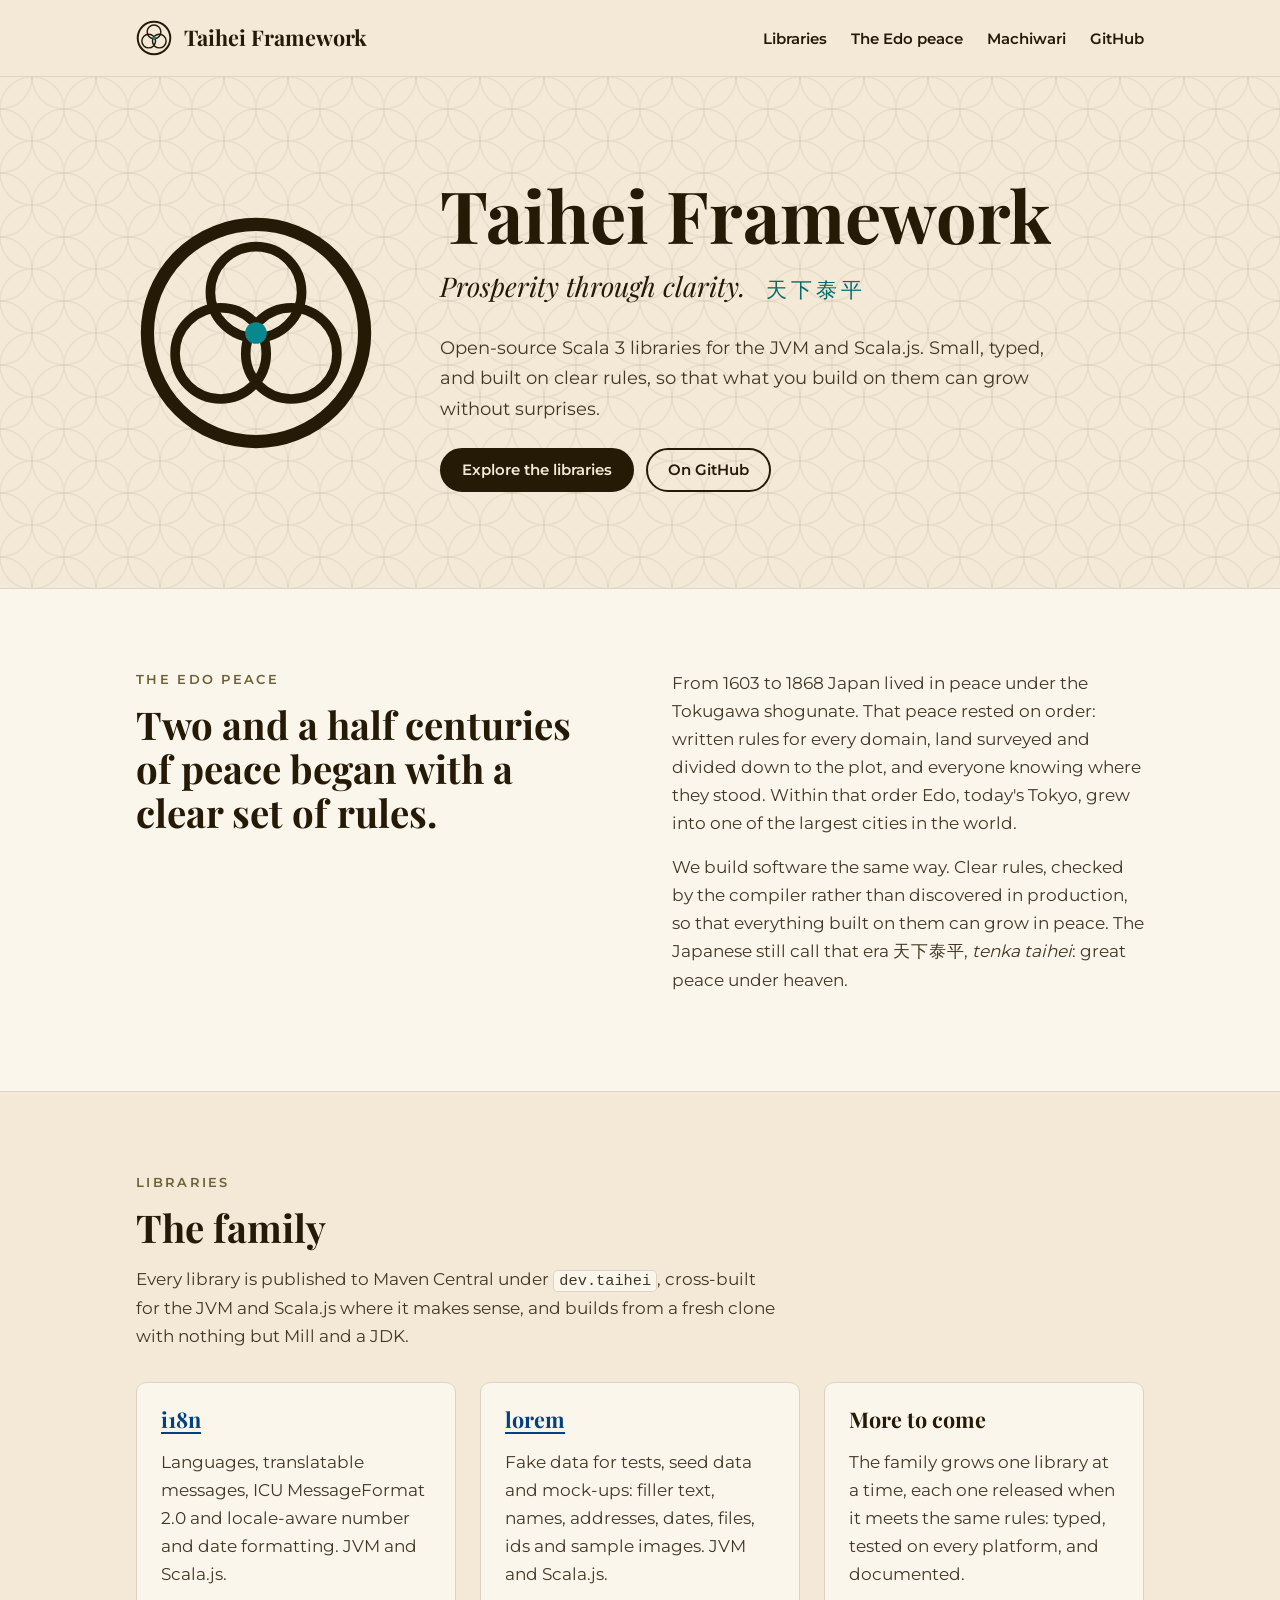
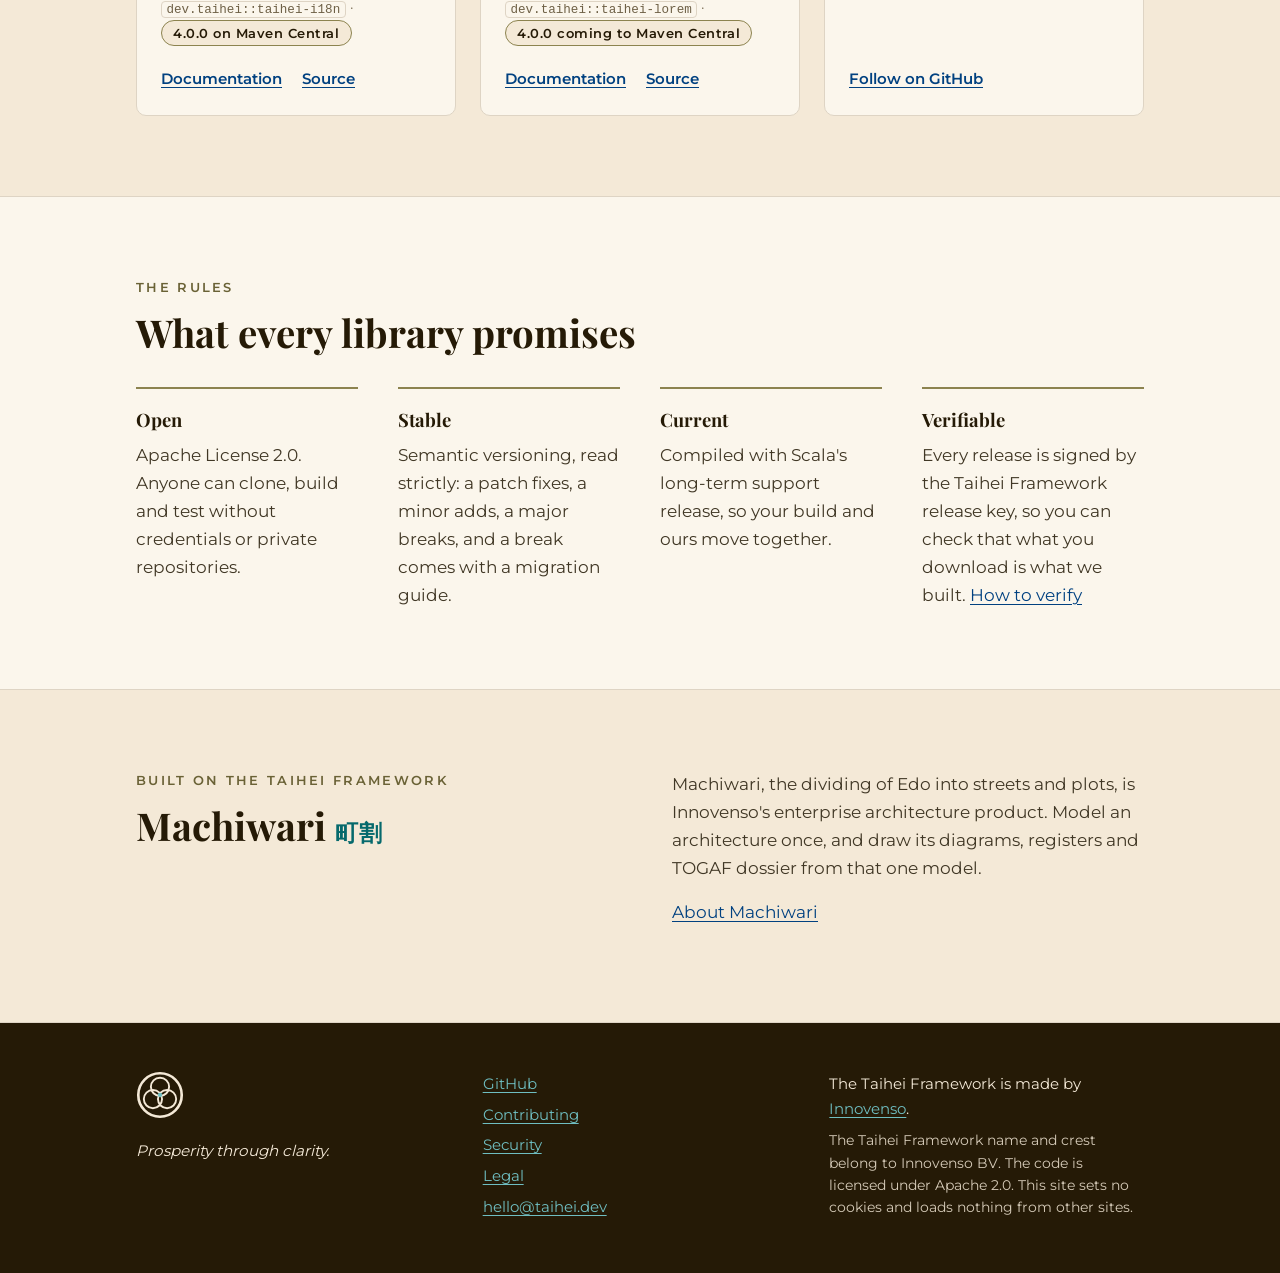
==== index.html @ eae035d5 "TAIHEI-5: taihei-i18n 4.0.0 is on Maven Central The badge on the home page and the i18n page links t" ====
<!doctype html>
<html lang="en">
<head>
<meta charset="utf-8">
<meta name="viewport" content="width=device-width, initial-scale=1">
<title>Taihei Framework · Prosperity through clarity</title>
<meta name="description" content="Open-source Scala 3 libraries for the JVM and Scala.js, from Innovenso. Built on clear rules, released to Maven Central under dev.taihei.">
<link rel="icon" href="/assets/brand/favicon.ico" sizes="any">
<link rel="icon" href="/assets/brand/favicon.svg" type="image/svg+xml">
<link rel="apple-touch-icon" href="/assets/brand/apple-touch-icon.png">
<link rel="stylesheet" href="/assets/site.css">
<meta property="og:title" content="Taihei Framework">
<meta property="og:description" content="Prosperity through clarity. Open-source Scala 3 libraries from Innovenso.">
<meta property="og:image" content="https://taihei.dev/assets/brand/avatar.png">
<meta property="og:url" content="https://taihei.dev/">
</head>
<body>
<a class="skip" href="#main">Skip to content</a>

<header class="site-header">
  <div class="wrap">
    <a class="brand" href="/"><img src="/assets/brand/taihei-framework-crest.svg" alt=""><span>Taihei Framework</span></a>
    <nav class="site-nav" aria-label="Main">
      <ul>
        <li><a href="#libraries">Libraries</a></li>
        <li><a href="#story">The Edo peace</a></li>
        <li><a href="/machiwari/">Machiwari</a></li>
        <li><a href="https://github.com/taiheiframework">GitHub</a></li>
      </ul>
    </nav>
  </div>
</header>

<main id="main">

<section class="hero">
  <div class="wrap">
    <img class="hero-crest" src="/assets/brand/taihei-framework-crest.svg" alt="The Taihei Framework crest: three interlocking rings inside a ring, a teal dot at the centre" width="240" height="240">
    <div class="hero-text">
      <h1>Taihei Framework</h1>
      <p class="tagline"><em>Prosperity through clarity.</em> <span lang="ja">天下泰平</span></p>
      <p class="lead">Open-source Scala 3 libraries for the JVM and Scala.js. Small, typed, and built on clear rules, so that what you build on them can grow without surprises.</p>
      <div class="actions">
        <a class="button button-primary" href="#libraries">Explore the libraries</a>
        <a class="button button-secondary" href="https://github.com/taiheiframework">On GitHub</a>
      </div>
    </div>
  </div>
</section>

<section class="section section-paper" id="story">
  <div class="wrap split">
    <div>
      <p class="eyebrow">The Edo peace</p>
      <h2>Two and a half centuries of peace began with a clear set of rules.</h2>
    </div>
    <div>
      <p>From 1603 to 1868 Japan lived in peace under the Tokugawa shogunate. That peace rested on order: written rules for every domain, land surveyed and divided down to the plot, and everyone knowing where they stood. Within that order Edo, today's Tokyo, grew into one of the largest cities in the world.</p>
      <p>We build software the same way. Clear rules, checked by the compiler rather than discovered in production, so that everything built on them can grow in peace. The Japanese still call that era <span lang="ja">天下泰平</span>, <em>tenka taihei</em>: great peace under heaven.</p>
    </div>
  </div>
</section>

<section class="section" id="libraries">
  <div class="wrap">
    <p class="eyebrow">Libraries</p>
    <h2>The family</h2>
    <p>Every library is published to Maven Central under <code>dev.taihei</code>, cross-built for the JVM and Scala.js where it makes sense, and builds from a fresh clone with nothing but Mill and a JDK.</p>
    <div class="cards">
      <article class="card">
        <h3><a href="/i18n/">i18n</a></h3>
        <p>Languages, translatable messages, ICU MessageFormat 2.0 and locale-aware number and date formatting. JVM and Scala.js.</p>
        <p class="meta"><code>dev.taihei::taihei-i18n</code> · <a class="status" href="https://central.sonatype.com/artifact/dev.taihei/taihei-i18n_3">4.0.0 on Maven Central</a></p>
        <p class="links"><a href="/i18n/">Documentation</a><a href="https://github.com/taiheiframework/i18n">Source</a></p>
      </article>
      <article class="card">
        <h3><a href="/lorem/">lorem</a></h3>
        <p>Fake data for tests, seed data and mock-ups: filler text, names, addresses, dates, files, ids and sample images. JVM and Scala.js.</p>
        <p class="meta"><code>dev.taihei::taihei-lorem</code> · <span class="status">4.0.0 coming to Maven Central</span></p>
        <p class="links"><a href="/lorem/">Documentation</a><a href="https://github.com/taiheiframework/lorem">Source</a></p>
      </article>
      <article class="card">
        <h3>More to come</h3>
        <p>The family grows one library at a time, each one released when it meets the same rules: typed, tested on every platform, and documented.</p>
        <p class="links"><a href="https://github.com/taiheiframework">Follow on GitHub</a></p>
      </article>
    </div>
  </div>
</section>

<section class="section section-paper" id="principles">
  <div class="wrap">
    <p class="eyebrow">The rules</p>
    <h2>What every library promises</h2>
    <ul class="principles">
      <li><strong>Open</strong>Apache License 2.0. Anyone can clone, build and test without credentials or private repositories.</li>
      <li><strong>Stable</strong>Semantic versioning, read strictly: a patch fixes, a minor adds, a major breaks, and a break comes with a migration guide.</li>
      <li><strong>Current</strong>Compiled with Scala's long-term support release, so your build and ours move together.</li>
      <li><strong>Verifiable</strong>Every release is signed by the Taihei Framework release key, so you can check that what you download is what we built. <a href="https://github.com/taiheiframework/.github/blob/main/SECURITY.md">How to verify</a></li>
    </ul>
  </div>
</section>

<section class="section" id="machiwari">
  <div class="wrap split">
    <div>
      <p class="eyebrow">Built on the Taihei Framework</p>
      <h2>Machiwari <span lang="ja" style="font-size: 0.6em; color: var(--teal-text)">町割</span></h2>
    </div>
    <div>
      <p>Machiwari, the dividing of Edo into streets and plots, is Innovenso's enterprise architecture product. Model an architecture once, and draw its diagrams, registers and TOGAF dossier from that one model.</p>
      <p><a href="/machiwari/">About Machiwari</a></p>
    </div>
  </div>
</section>

</main>

<footer class="site-footer">
  <div class="wrap">
    <div>
      <img src="/assets/brand/taihei-framework-crest-on-dark.svg" alt="">
      <p style="margin-top: 0.75rem"><em>Prosperity through clarity.</em></p>
    </div>
    <div>
      <ul>
        <li><a href="https://github.com/taiheiframework">GitHub</a></li>
        <li><a href="https://github.com/taiheiframework/.github/blob/main/CONTRIBUTING.md">Contributing</a></li>
        <li><a href="https://github.com/taiheiframework/.github/blob/main/SECURITY.md">Security</a></li>
        <li><a href="/legal/">Legal</a></li>
        <li><a href="mailto:hello@taihei.dev">hello@taihei.dev</a></li>
      </ul>
    </div>
    <div>
      <p>The Taihei Framework is made by <a href="https://innovenso.com">Innovenso</a>.</p>
      <p class="small">The Taihei Framework name and crest belong to Innovenso BV. The code is licensed under Apache 2.0. This site sets no cookies and loads nothing from other sites.</p>
    </div>
  </div>
</footer>
</body>
</html>
---- assets/site.css ----
/* Taihei Framework, taihei.dev. Innovenso's palette; fonts served from this site. */

@font-face { font-family: "Playfair Display"; font-style: normal; font-weight: 700; font-display: swap;
  src: url("fonts/playfair-display-latin-700-normal.woff2") format("woff2"); }
@font-face { font-family: "Playfair Display"; font-style: italic; font-weight: 400; font-display: swap;
  src: url("fonts/playfair-display-latin-400-italic.woff2") format("woff2"); }
@font-face { font-family: "Montserrat"; font-style: normal; font-weight: 400; font-display: swap;
  src: url("fonts/montserrat-latin-400-normal.woff2") format("woff2"); }
@font-face { font-family: "Montserrat"; font-style: normal; font-weight: 600; font-display: swap;
  src: url("fonts/montserrat-latin-600-normal.woff2") format("woff2"); }

:root {
  --cream: #F4E9D7;
  --paper: #FBF6EC;
  --espresso: #251A06;
  --text: #403725;
  --muted: #6E6046;
  --teal: #08888C;
  --teal-light: #6FBEC1;
  --olive: #8C834F;
  --olive-text: #6A6236; /* olive for small text, 5:1 on cream */
  --teal-text: #05696C;  /* teal for text, 5.4:1 on cream */
  --rule: #DED4C4;
  --link: #014180;
  --display: "Playfair Display", Georgia, serif;
  --body: "Montserrat", "Helvetica Neue", Arial, sans-serif;
  --ja: "Hiragino Mincho ProN", "Yu Mincho", "Noto Serif JP", "Noto Serif CJK JP", serif;
  --mono: ui-monospace, "SFMono-Regular", Menlo, Consolas, monospace;
  --wide: 68rem;
  --gutter: clamp(1rem, 4vw, 2.5rem);
}

* { box-sizing: border-box; }

html { background: var(--cream); color: var(--text); }
body {
  margin: 0;
  background: var(--cream);
  font: 400 1.0625rem/1.65 var(--body);
  -webkit-font-smoothing: antialiased;
}

a { color: var(--link); text-underline-offset: 0.18em; }
a:hover { color: var(--teal-text); }
:focus-visible { outline: 3px solid var(--teal); outline-offset: 3px; border-radius: 2px; }

h1, h2, h3 { font-family: var(--display); font-weight: 700; color: var(--espresso); line-height: 1.15; }
h2 { font-size: clamp(1.75rem, 3.2vw, 2.4rem); margin: 0 0 1rem; }
h3 { font-size: 1.35rem; margin: 0 0 0.5rem; }
p { margin: 0 0 1rem; max-width: 40rem; }

[lang="ja"] { font-family: var(--ja); letter-spacing: 0.05em; }

code, pre { font-family: var(--mono); font-size: 0.9em; }
code { background: var(--paper); border: 1px solid var(--rule); border-radius: 4px; padding: 0.05em 0.35em; }
pre {
  background: var(--espresso); color: var(--cream);
  padding: 1rem 1.25rem; border-radius: 6px;
  overflow-x: auto; line-height: 1.55; max-width: 100%;
}
pre code { background: none; border: 0; padding: 0; color: inherit; font-size: 0.875rem; }

.wrap { max-width: var(--wide); margin: 0 auto; padding: 0 var(--gutter); }

/* Header */
.site-header { border-bottom: 1px solid var(--rule); background: var(--cream); }
.site-header .wrap { display: flex; flex-wrap: wrap; align-items: center; justify-content: space-between; gap: 0.75rem 2rem; padding-block: 1rem; }
.brand { display: inline-flex; align-items: center; gap: 0.75rem; text-decoration: none; color: var(--espresso); }
.brand img { width: 2.25rem; height: 2.25rem; }
.brand span { font-family: var(--display); font-weight: 700; font-size: 1.35rem; }
.site-nav ul { list-style: none; display: flex; flex-wrap: wrap; gap: 0.25rem 1.5rem; margin: 0; padding: 0; }
.site-nav a { color: var(--espresso); text-decoration: none; font-weight: 600; font-size: 0.95rem; padding-block: 0.6rem; display: inline-block; }
.site-nav a:hover, .site-nav a[aria-current="page"] { color: var(--teal-text); }

/* Hero */
.hero {
  background-color: var(--cream);
  background-image: url("data:image/svg+xml,%3Csvg xmlns='http://www.w3.org/2000/svg' width='64' height='64' viewBox='0 0 64 64'%3E%3Cg fill='none' stroke='%23251A06' stroke-opacity='0.06' stroke-width='1.5'%3E%3Ccircle cx='0' cy='0' r='32'/%3E%3Ccircle cx='64' cy='0' r='32'/%3E%3Ccircle cx='0' cy='64' r='32'/%3E%3Ccircle cx='64' cy='64' r='32'/%3E%3Ccircle cx='32' cy='32' r='32'/%3E%3C/g%3E%3C/svg%3E");
  border-bottom: 1px solid var(--rule);
}
.hero .wrap { display: flex; flex-wrap: wrap; align-items: center; gap: 2.5rem 4rem; padding-block: clamp(3rem, 8vw, 6rem); }
.hero-crest { width: clamp(9rem, 22vw, 15rem); height: auto; flex: none; }
.hero-text { flex: 1 1 22rem; min-width: 0; }
.hero h1 { font-size: clamp(2.6rem, 7vw, 4.5rem); margin: 0 0 0.5rem; }
.tagline { display: flex; flex-wrap: wrap; align-items: baseline; gap: 0.25rem 1.25rem; margin: 0 0 1.5rem; }
.tagline em { font-family: var(--display); font-style: italic; font-size: clamp(1.3rem, 2.6vw, 1.7rem); color: var(--espresso); }
.tagline [lang="ja"] { color: var(--teal-text); font-size: 1.3rem; letter-spacing: 0.2em; }
.lead { font-size: 1.15rem; color: var(--text); }
.actions { display: flex; flex-wrap: wrap; gap: 0.75rem; margin-top: 1.5rem; }
.button {
  display: inline-flex; align-items: center; min-height: 2.75rem; padding: 0 1.25rem;
  border-radius: 999px; font-weight: 600; font-size: 0.95rem; text-decoration: none;
  border: 2px solid var(--espresso);
}
.button-primary { background: var(--espresso); color: var(--cream); }
.button-primary:hover { background: var(--teal-text); border-color: var(--teal-text); color: var(--paper); }
.button-secondary { color: var(--espresso); }
.button-secondary:hover { color: var(--teal-text); border-color: var(--teal-text); }

/* Sections */
.section { padding-block: clamp(3rem, 7vw, 5rem); border-bottom: 1px solid var(--rule); }
.section-paper { background: var(--paper); }
.eyebrow { font-size: 0.8rem; font-weight: 600; letter-spacing: 0.18em; text-transform: uppercase; color: var(--olive-text); margin: 0 0 0.75rem; }
.split { display: grid; grid-template-columns: repeat(auto-fit, minmax(min(100%, 20rem), 1fr)); gap: 2rem 4rem; align-items: start; }

.cards { display: grid; grid-template-columns: repeat(auto-fit, minmax(min(100%, 18rem), 1fr)); gap: 1.5rem; margin-top: 2rem; }
.card { background: var(--paper); border: 1px solid var(--rule); border-radius: 10px; padding: 1.5rem; display: flex; flex-direction: column; gap: 0.5rem; }
.section-paper .card { background: var(--cream); }
.card p { margin: 0; }
.card .meta { font-size: 0.875rem; color: var(--muted); }
.card .links { display: flex; flex-wrap: wrap; gap: 0.5rem 1.25rem; margin-top: auto; padding-top: 0.75rem; font-weight: 600; font-size: 0.95rem; }

.principles { list-style: none; padding: 0; margin: 2rem 0 0; display: grid; grid-template-columns: repeat(auto-fit, minmax(min(100%, 13.5rem), 1fr)); gap: 1.5rem 2.5rem; }
.principles li { border-top: 2px solid var(--olive); padding-top: 1rem; }
.principles strong { display: block; font-family: var(--display); font-size: 1.15rem; color: var(--espresso); margin-bottom: 0.35rem; }

.status { display: inline-block; font-size: 0.8rem; font-weight: 600; letter-spacing: 0.04em; color: var(--espresso); background: var(--cream); border: 1px solid var(--olive); border-radius: 999px; padding: 0.1rem 0.7rem; }
a.status { text-decoration: none; }
a.status:hover { color: var(--teal-text); border-color: var(--teal-text); }


/* Page header for sub-pages */
.page-head { padding-block: clamp(2.5rem, 6vw, 4rem); border-bottom: 1px solid var(--rule); }
.page-head h1 { font-size: clamp(2.2rem, 5vw, 3.4rem); margin: 0 0 0.5rem; display: flex; flex-wrap: wrap; align-items: baseline; gap: 0.25rem 1rem; }
.page-head h1 [lang="ja"] { font-size: 0.55em; color: var(--teal-text); font-weight: 400; }

/* Footer */
.site-footer { background: var(--espresso); color: var(--cream); padding-block: 3rem; font-size: 0.95rem; }
.site-footer a { color: var(--teal-light); }
.site-footer a:hover { color: var(--paper); }
.site-footer .wrap { display: grid; grid-template-columns: repeat(auto-fit, minmax(min(100%, 15rem), 1fr)); gap: 2rem; }
.site-footer img { width: 3rem; height: 3rem; }
.site-footer p { margin: 0 0 0.5rem; }
.site-footer .small { font-size: 0.85rem; opacity: 0.85; }
.site-footer ul { list-style: none; margin: 0; padding: 0; display: grid; gap: 0.35rem; }

.skip { position: absolute; left: -999px; top: 0; background: var(--espresso); color: var(--cream); padding: 0.75rem 1rem; z-index: 10; }
.skip:focus { left: 1rem; top: 1rem; }

@media (prefers-reduced-motion: reduce) { * { scroll-behavior: auto !important; } }
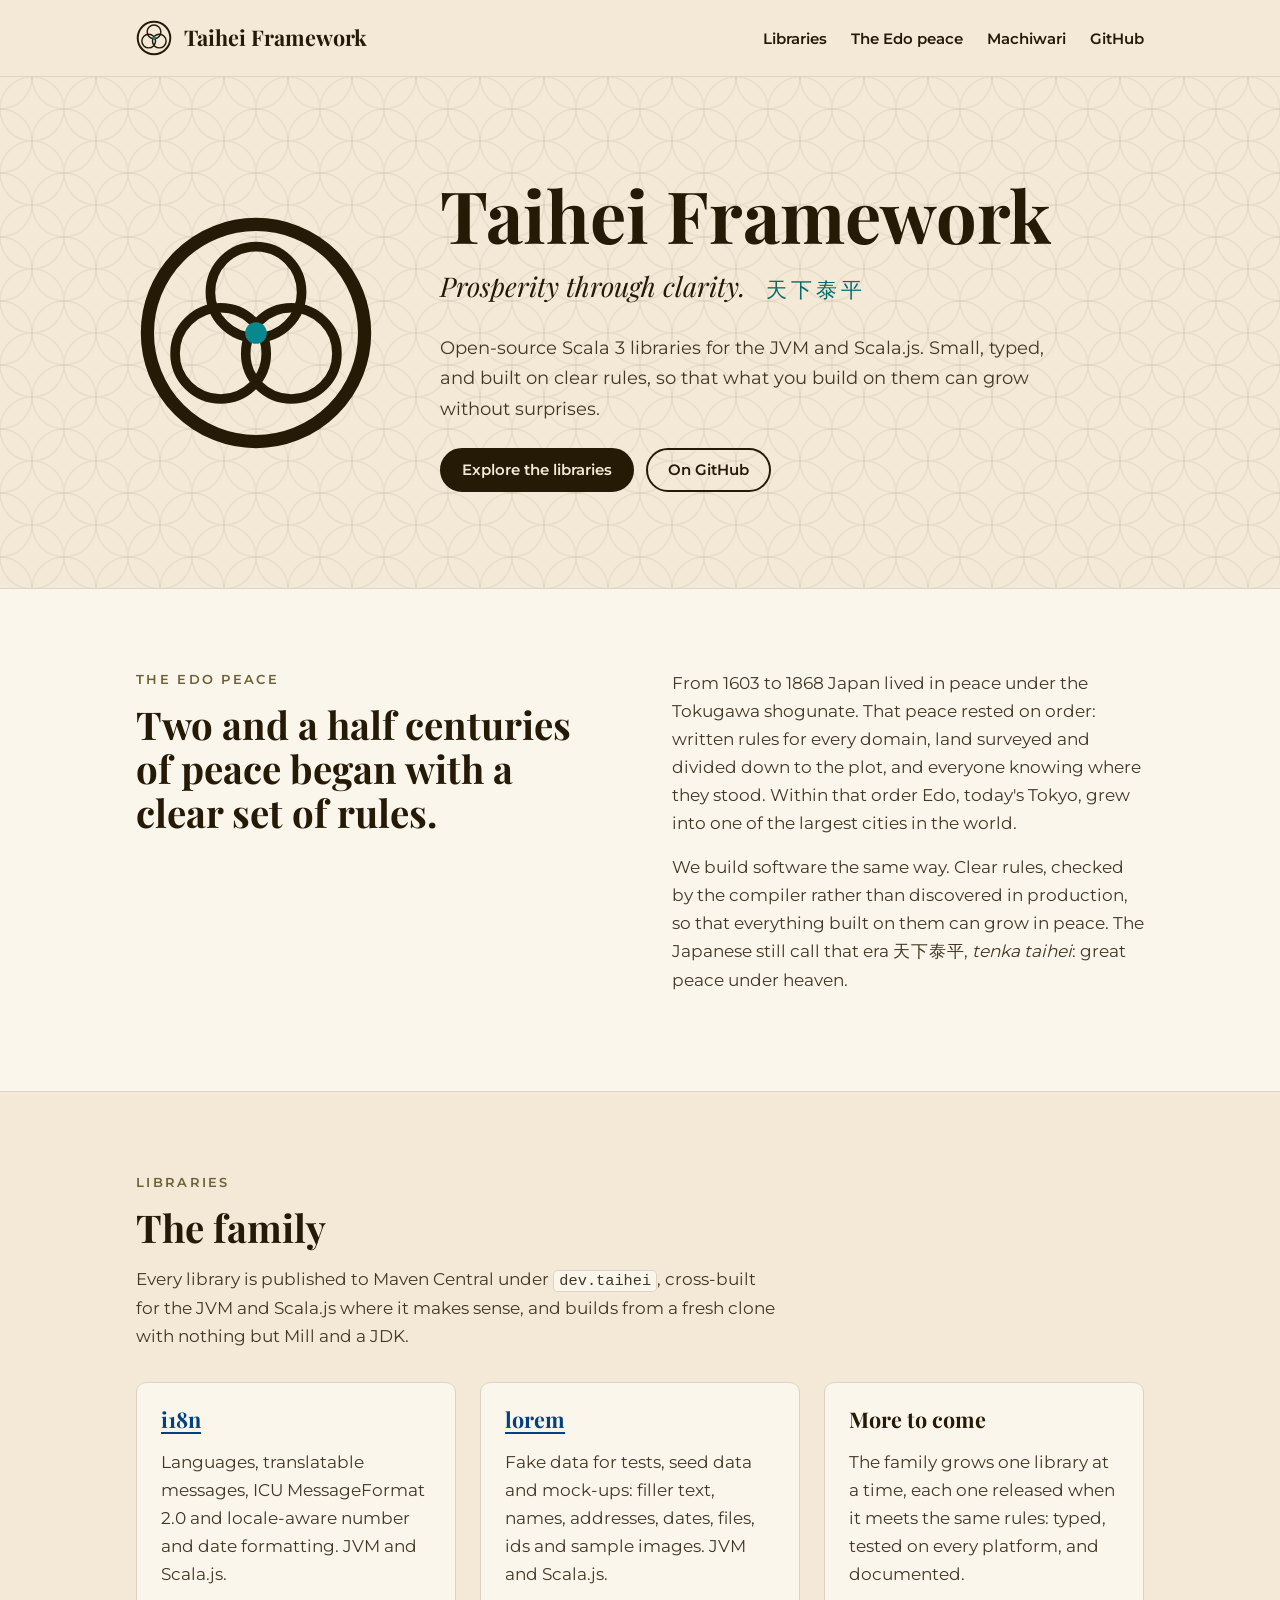
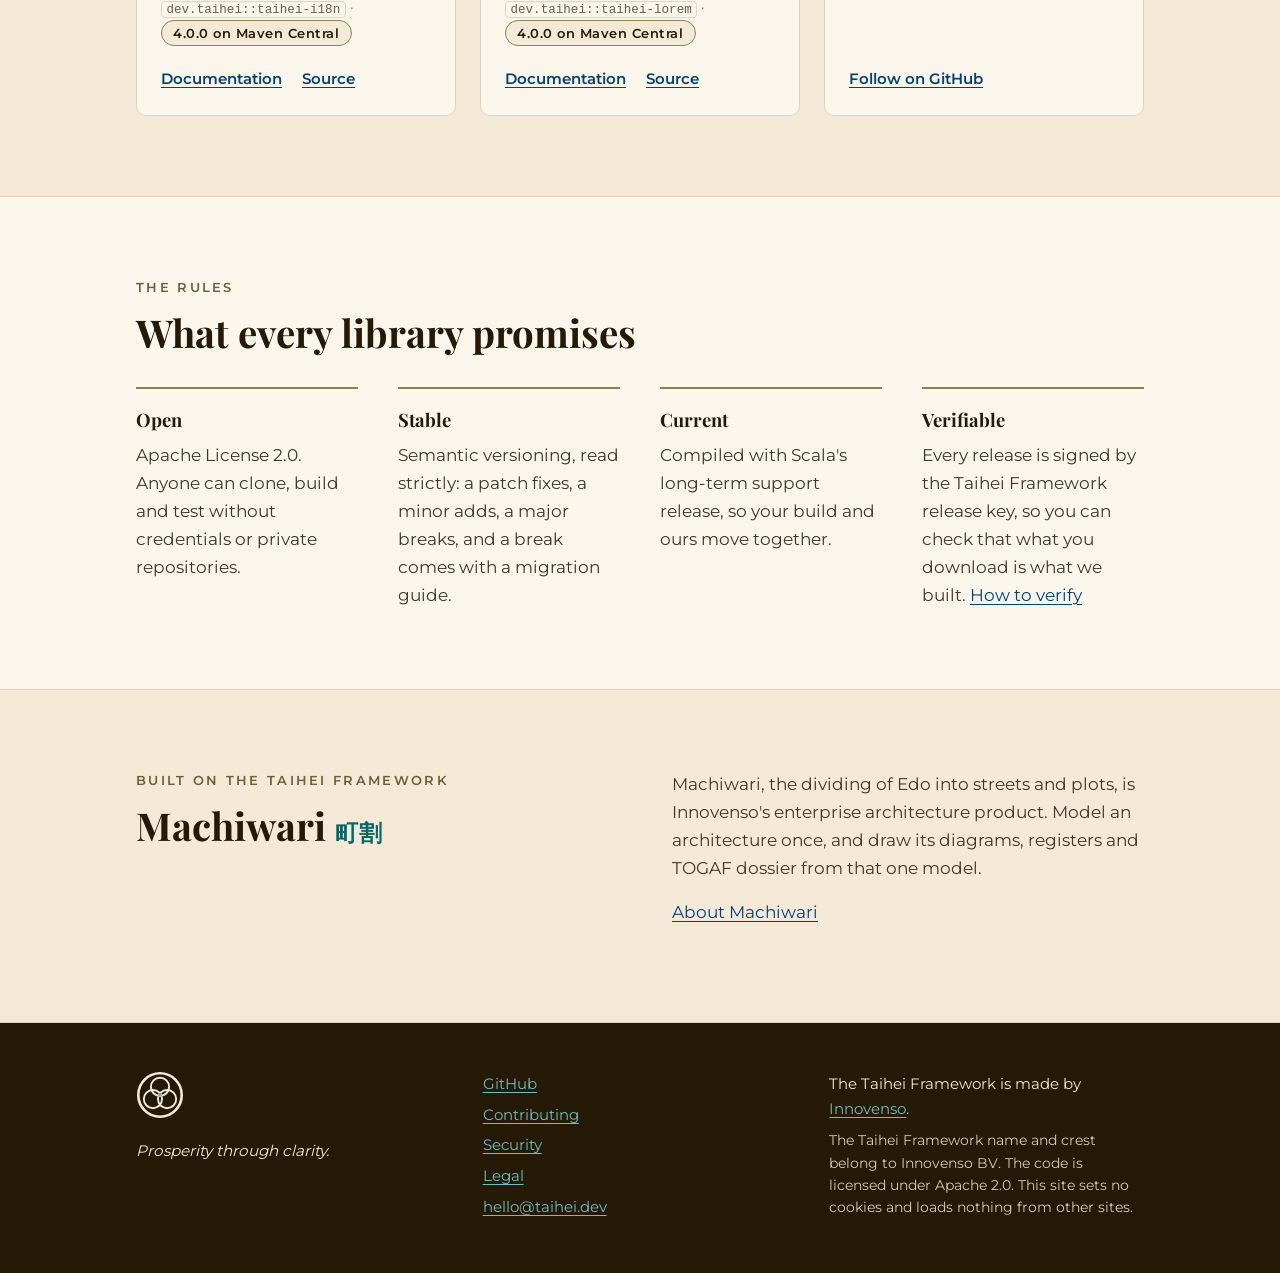
==== commit dd07745f: "TAIHEI-5: taihei-lorem 4.0.0 is on Maven Central The badge on the home page and the lorem page links" ====
--- a/index.html
+++ b/index.html
@@ -76,7 +76,7 @@
       <article class="card">
         <h3><a href="/lorem/">lorem</a></h3>
         <p>Fake data for tests, seed data and mock-ups: filler text, names, addresses, dates, files, ids and sample images. JVM and Scala.js.</p>
-        <p class="meta"><code>dev.taihei::taihei-lorem</code> · <span class="status">4.0.0 coming to Maven Central</span></p>
+        <p class="meta"><code>dev.taihei::taihei-lorem</code> · <a class="status" href="https://central.sonatype.com/artifact/dev.taihei/taihei-lorem_3">4.0.0 on Maven Central</a></p>
         <p class="links"><a href="/lorem/">Documentation</a><a href="https://github.com/taiheiframework/lorem">Source</a></p>
       </article>
       <article class="card">
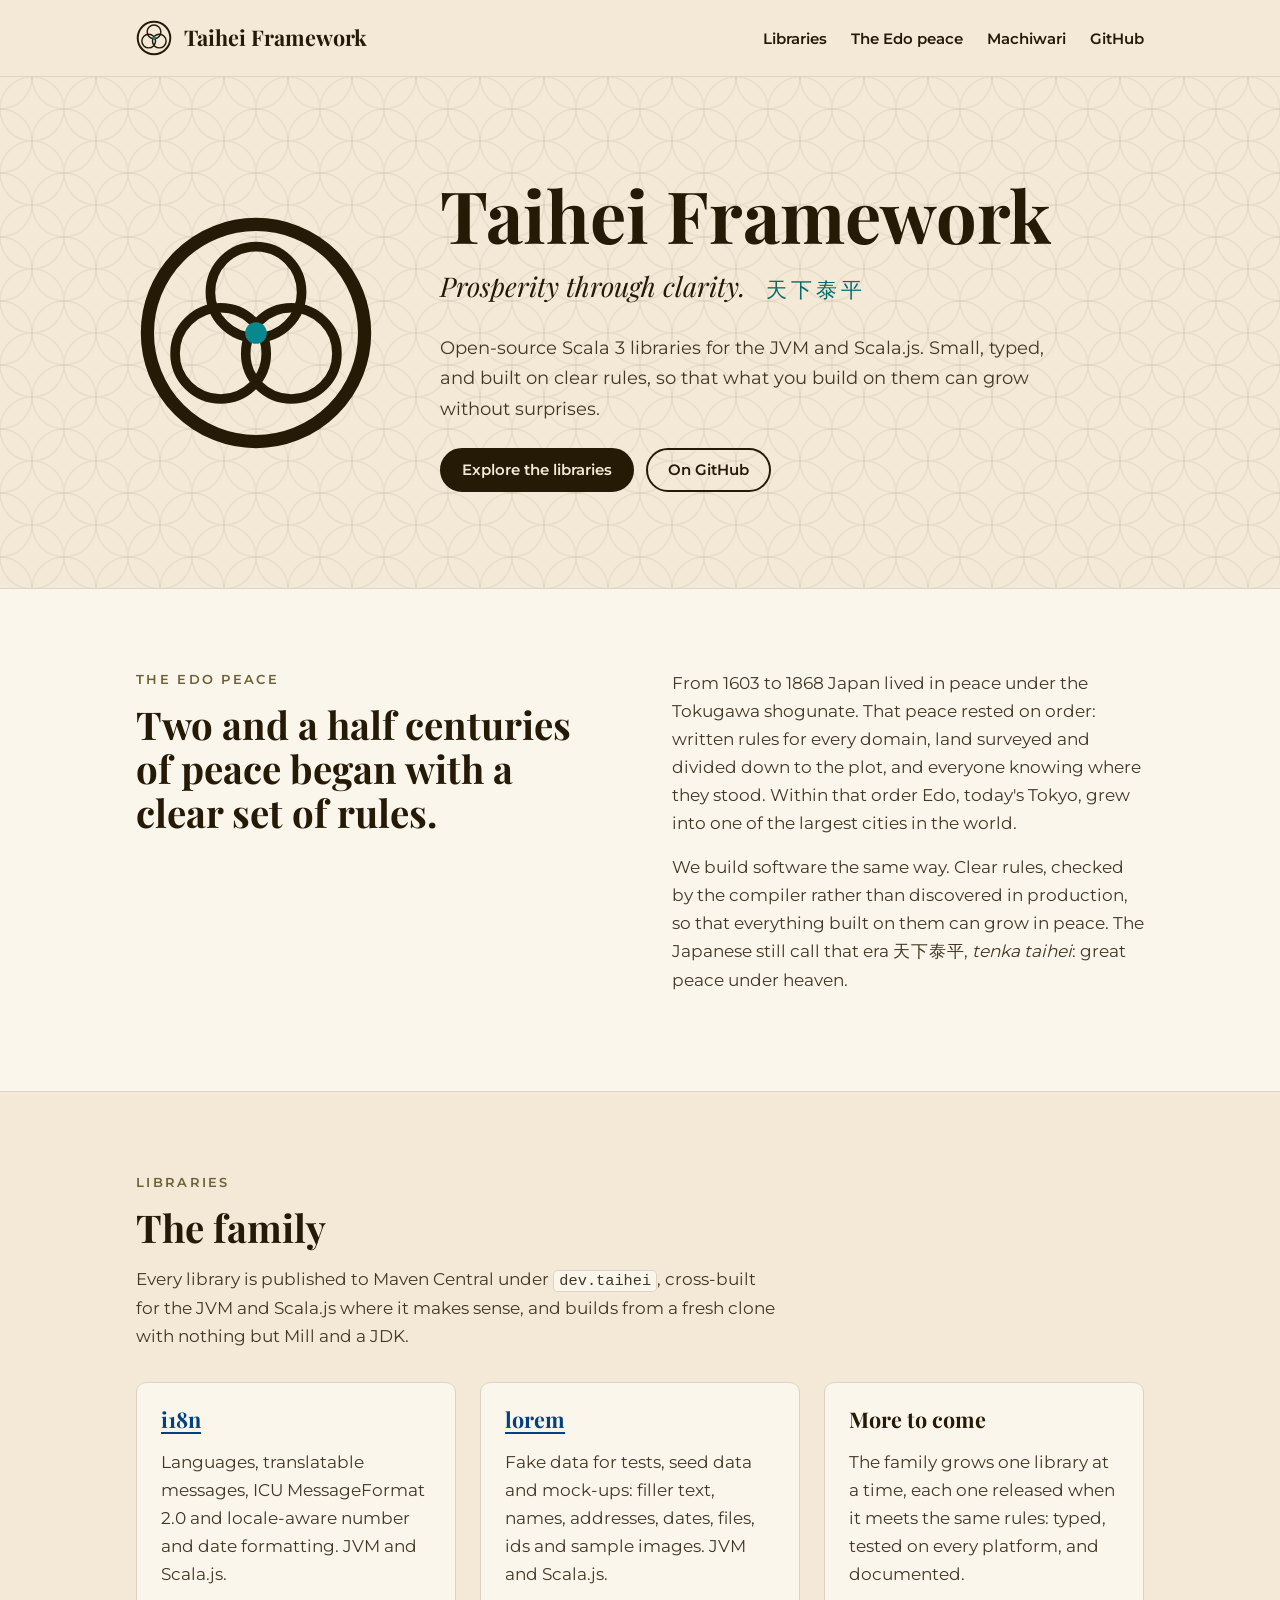
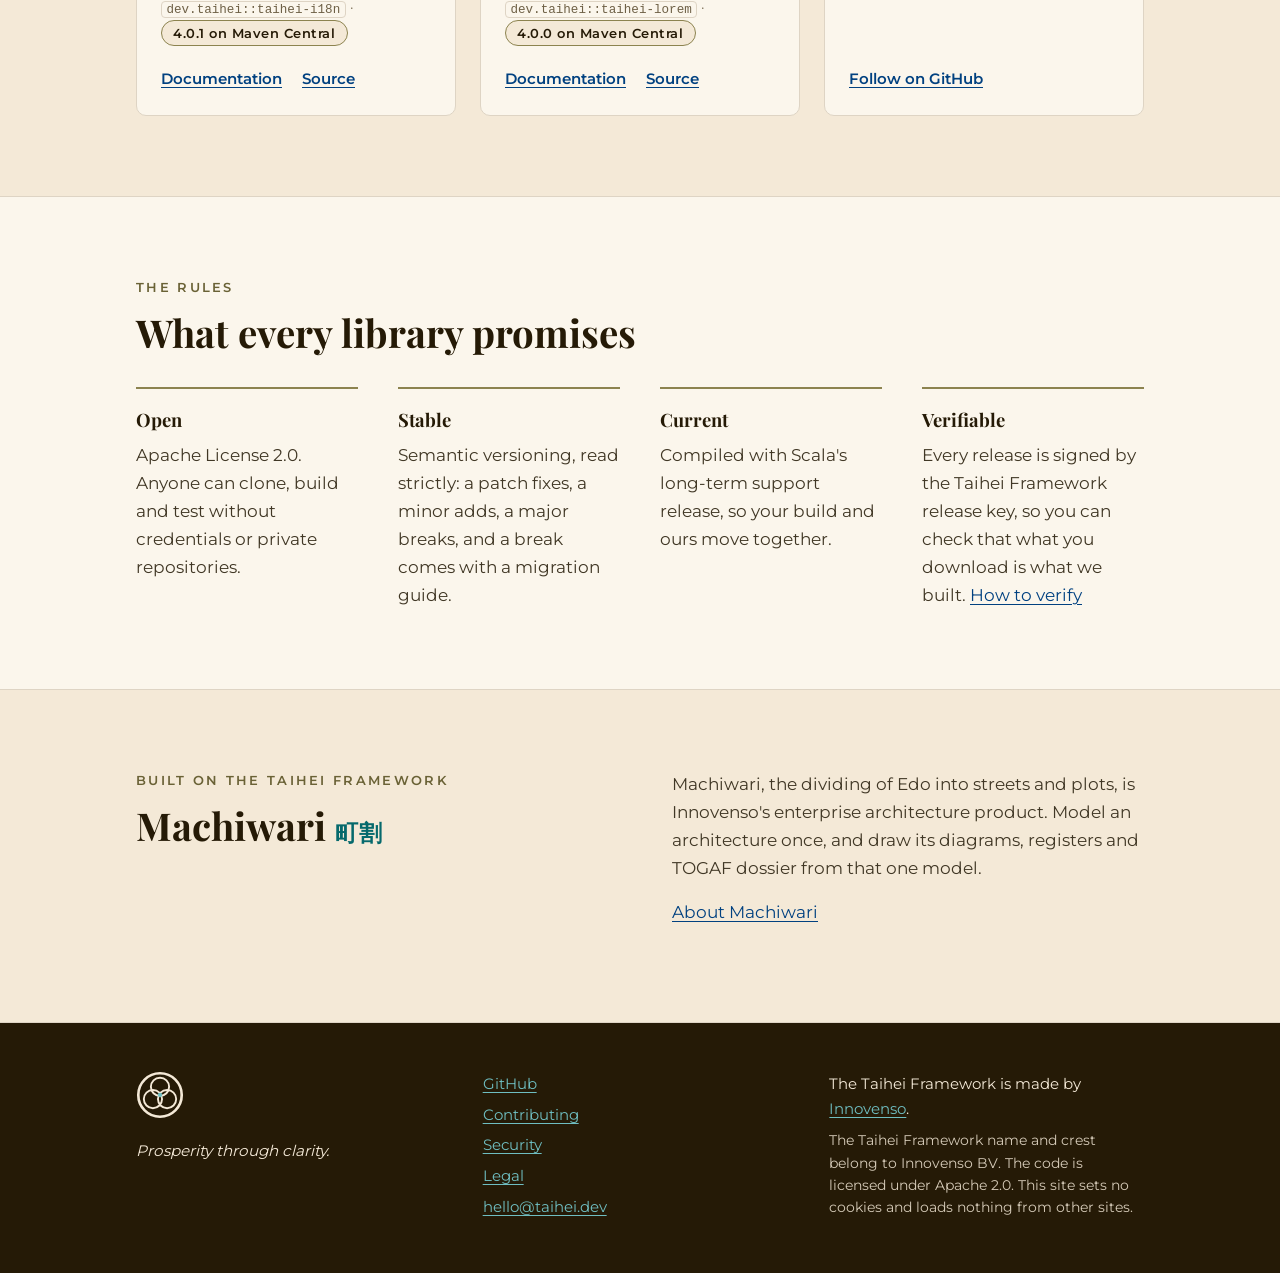
==== commit b3f743a9: "TAIHEI-7: taihei-i18n 4.0.1 on the site, with a pointer to the security advisory The library page an" ====
--- a/index.html
+++ b/index.html
@@ -70,7 +70,7 @@
       <article class="card">
         <h3><a href="/i18n/">i18n</a></h3>
         <p>Languages, translatable messages, ICU MessageFormat 2.0 and locale-aware number and date formatting. JVM and Scala.js.</p>
-        <p class="meta"><code>dev.taihei::taihei-i18n</code> · <a class="status" href="https://central.sonatype.com/artifact/dev.taihei/taihei-i18n_3">4.0.0 on Maven Central</a></p>
+        <p class="meta"><code>dev.taihei::taihei-i18n</code> · <a class="status" href="https://central.sonatype.com/artifact/dev.taihei/taihei-i18n_3">4.0.1 on Maven Central</a></p>
         <p class="links"><a href="/i18n/">Documentation</a><a href="https://github.com/taiheiframework/i18n">Source</a></p>
       </article>
       <article class="card">
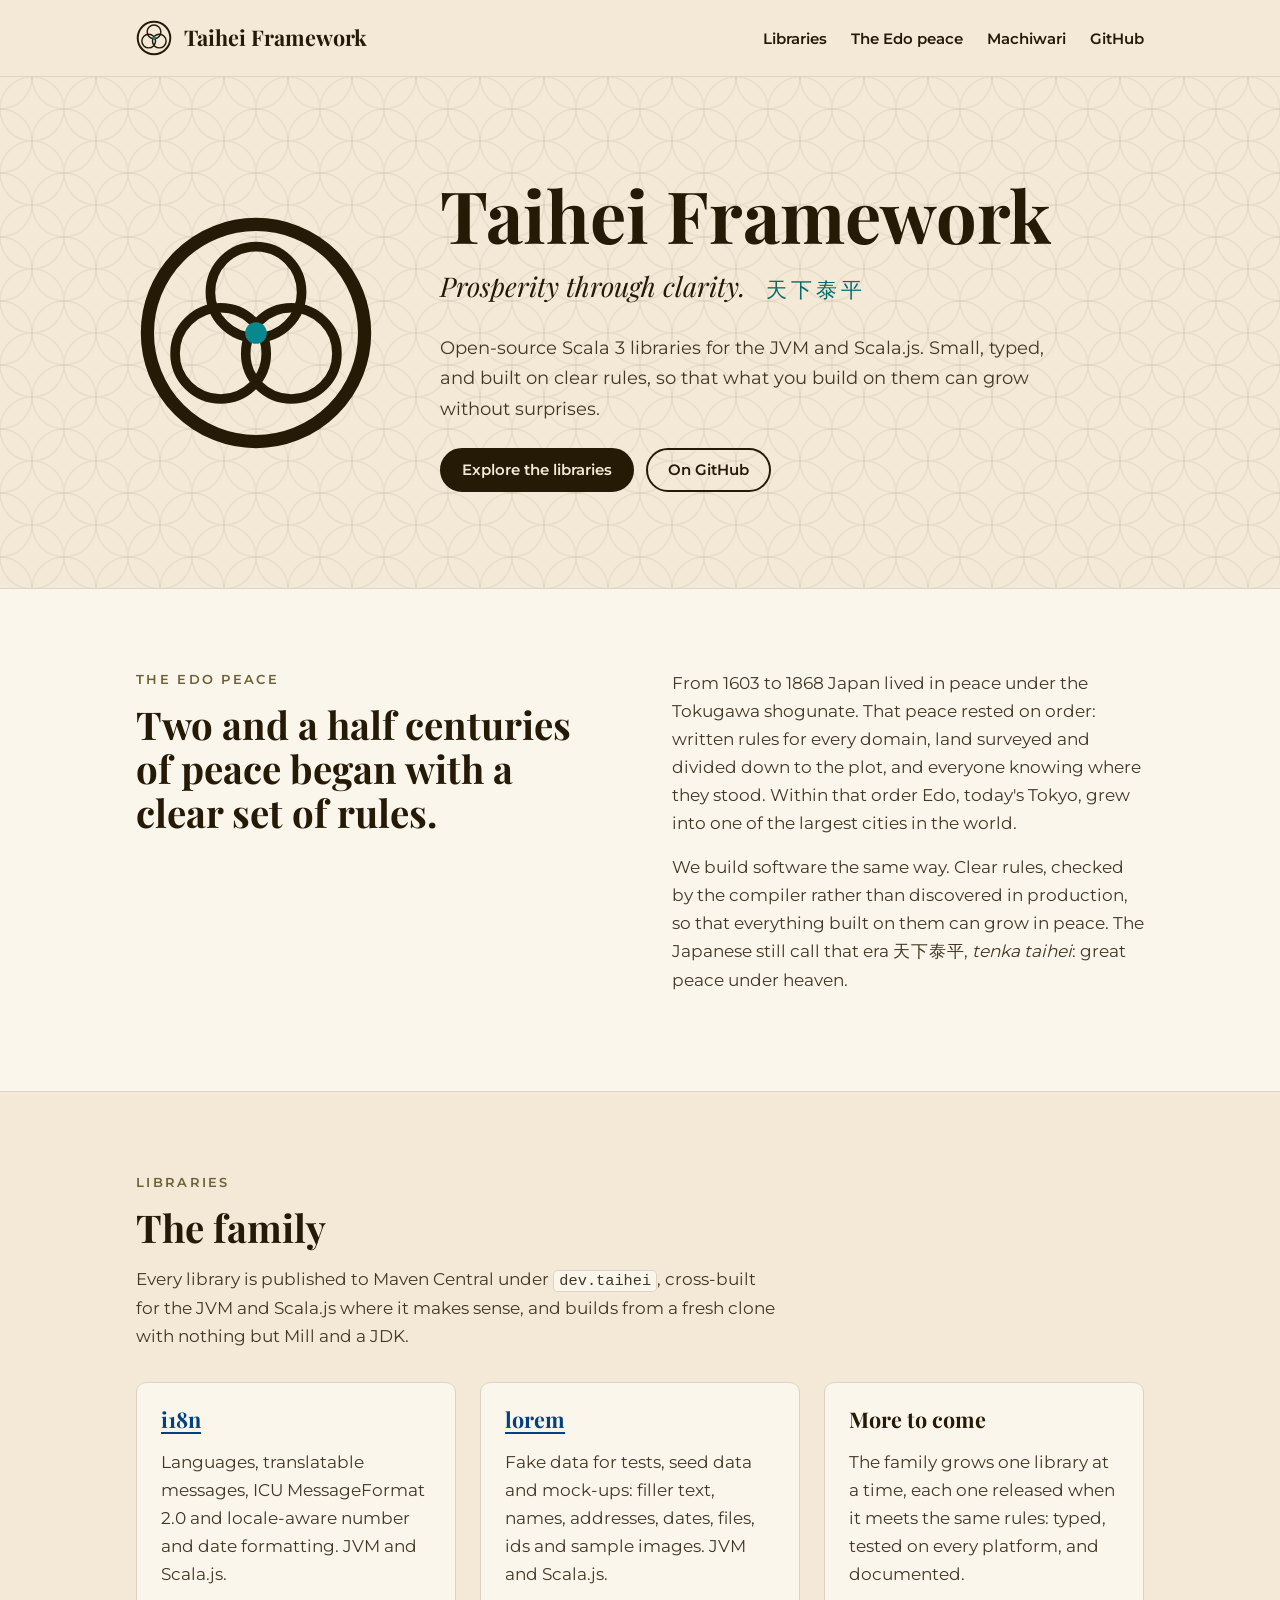
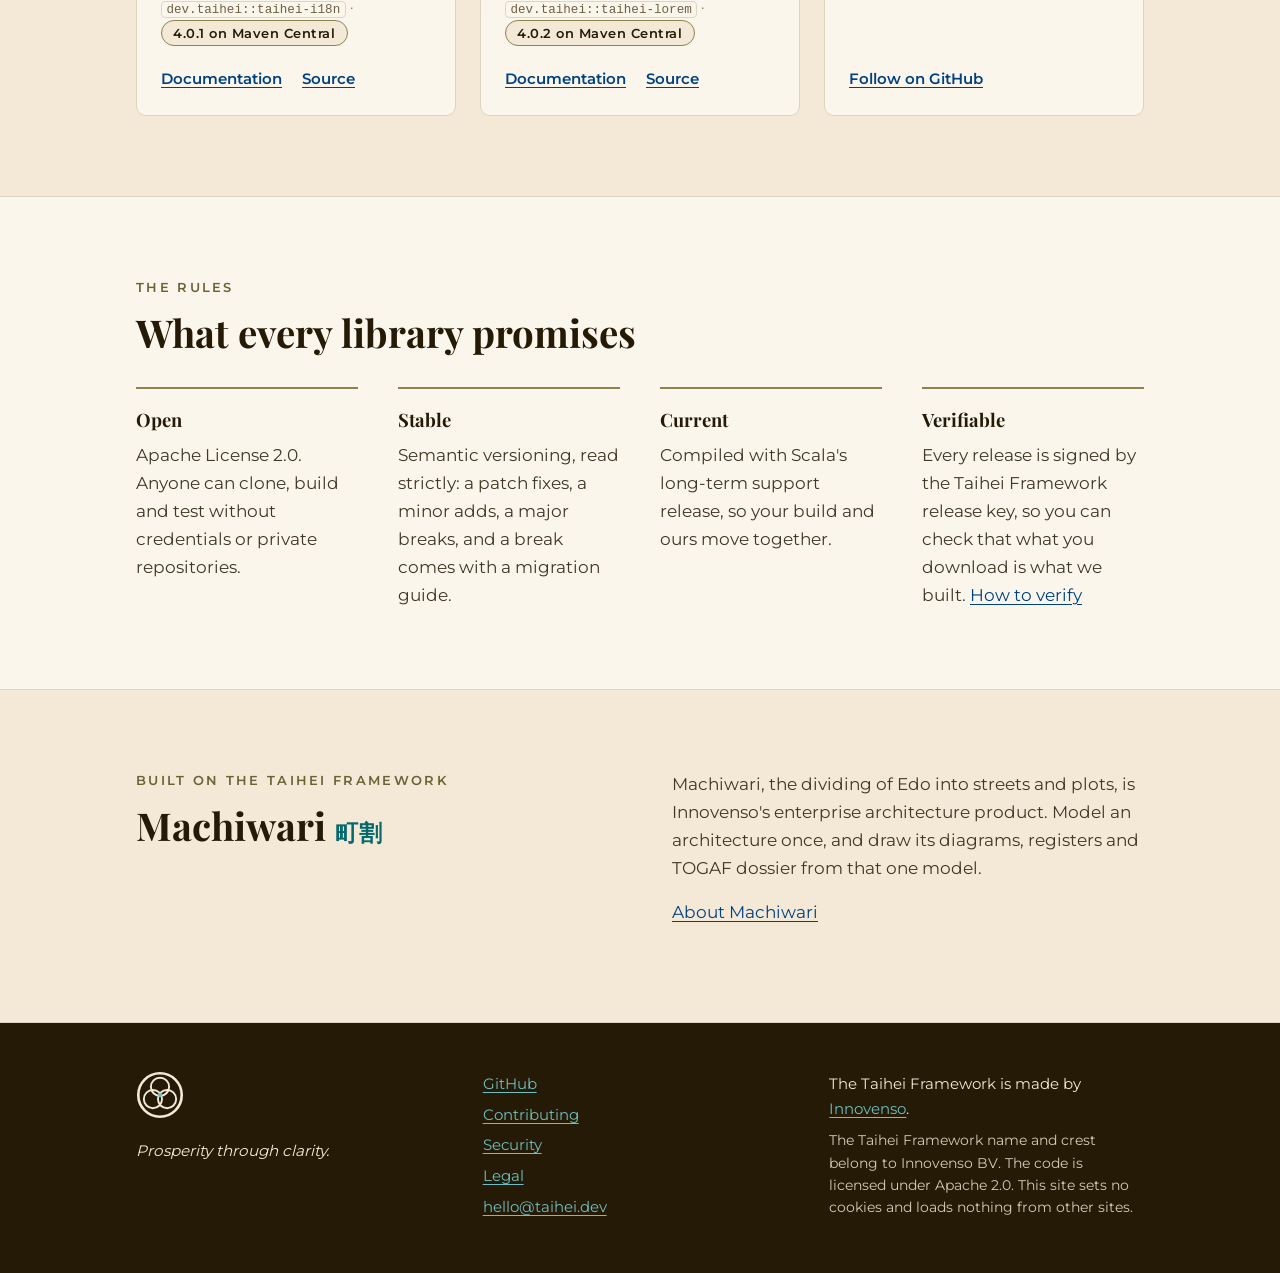
==== commit 9f8d4a8b: "TAIHEI-15: taihei-lorem 4.0.2 on the site, with a pointer to the advisory The lorem page and the lor" ====
--- a/index.html
+++ b/index.html
@@ -76,7 +76,7 @@
       <article class="card">
         <h3><a href="/lorem/">lorem</a></h3>
         <p>Fake data for tests, seed data and mock-ups: filler text, names, addresses, dates, files, ids and sample images. JVM and Scala.js.</p>
-        <p class="meta"><code>dev.taihei::taihei-lorem</code> · <a class="status" href="https://central.sonatype.com/artifact/dev.taihei/taihei-lorem_3">4.0.0 on Maven Central</a></p>
+        <p class="meta"><code>dev.taihei::taihei-lorem</code> · <a class="status" href="https://central.sonatype.com/artifact/dev.taihei/taihei-lorem_3">4.0.2 on Maven Central</a></p>
         <p class="links"><a href="/lorem/">Documentation</a><a href="https://github.com/taiheiframework/lorem">Source</a></p>
       </article>
       <article class="card">
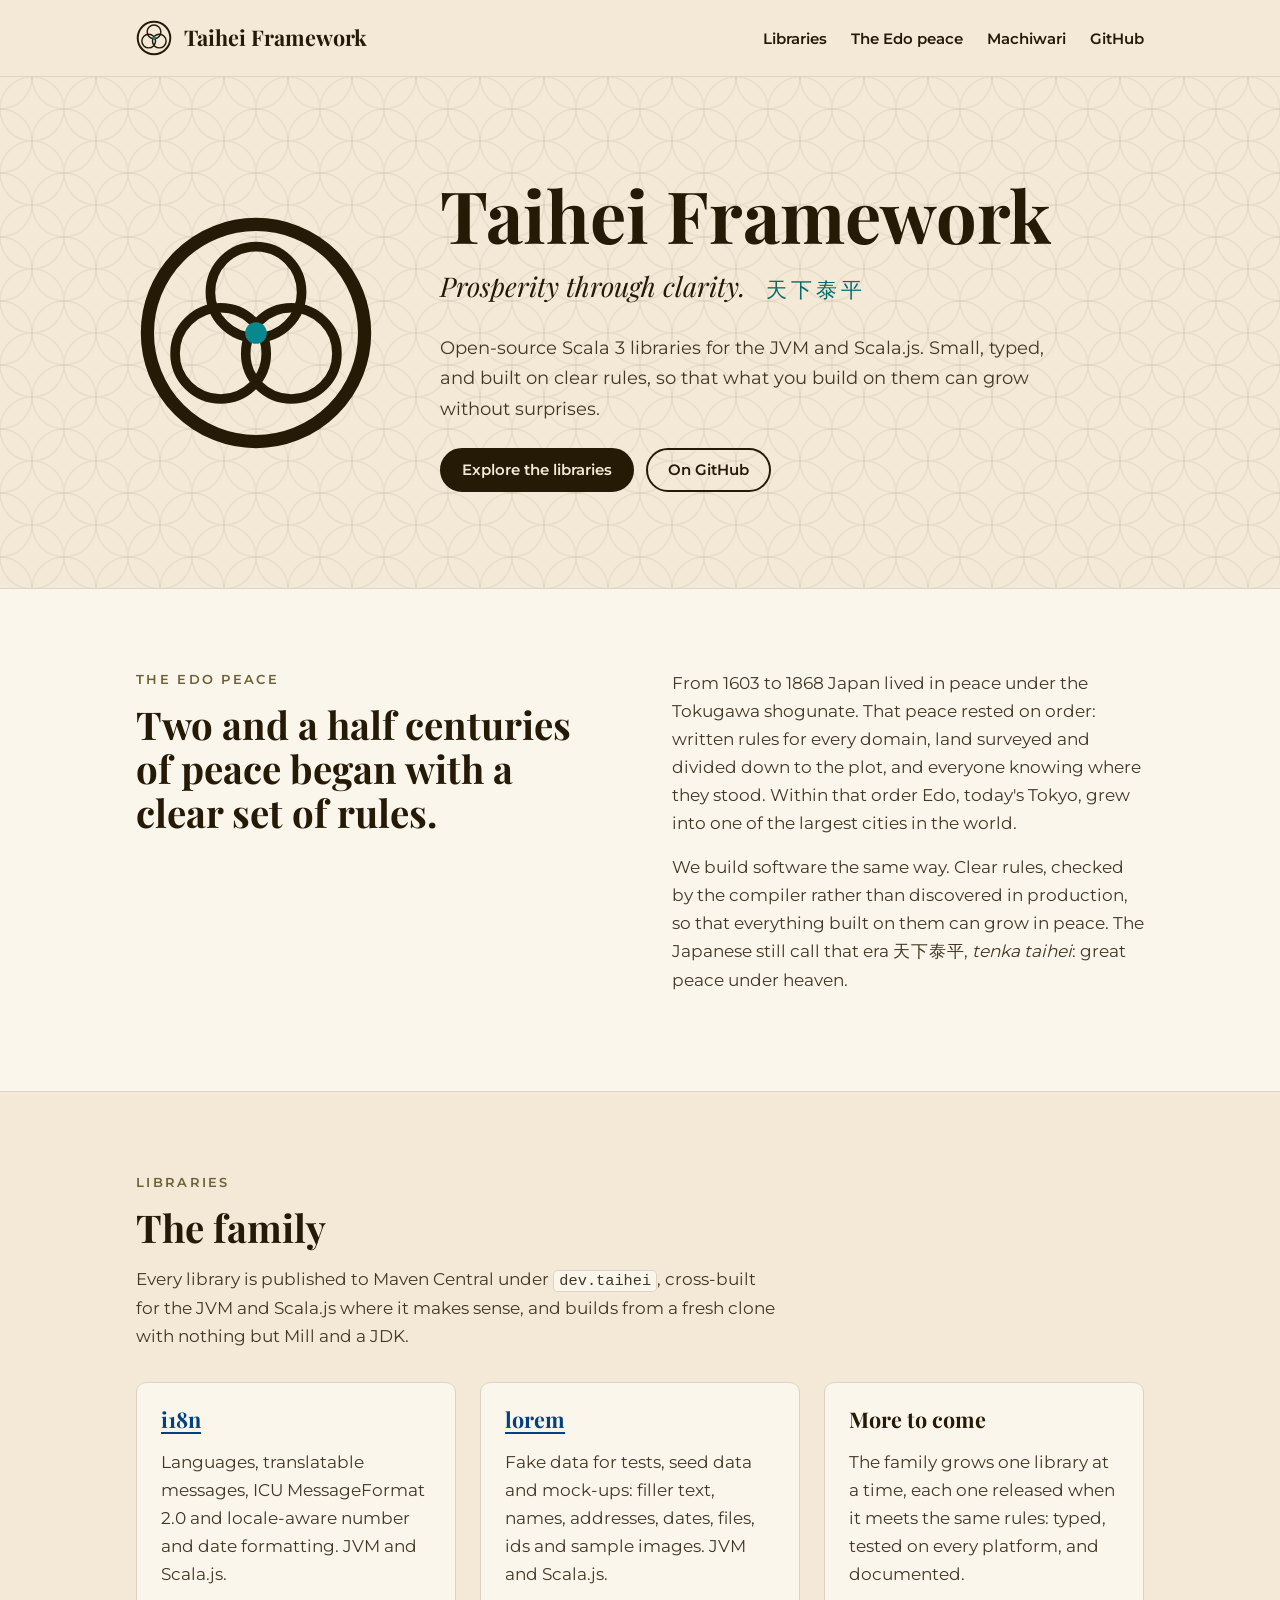
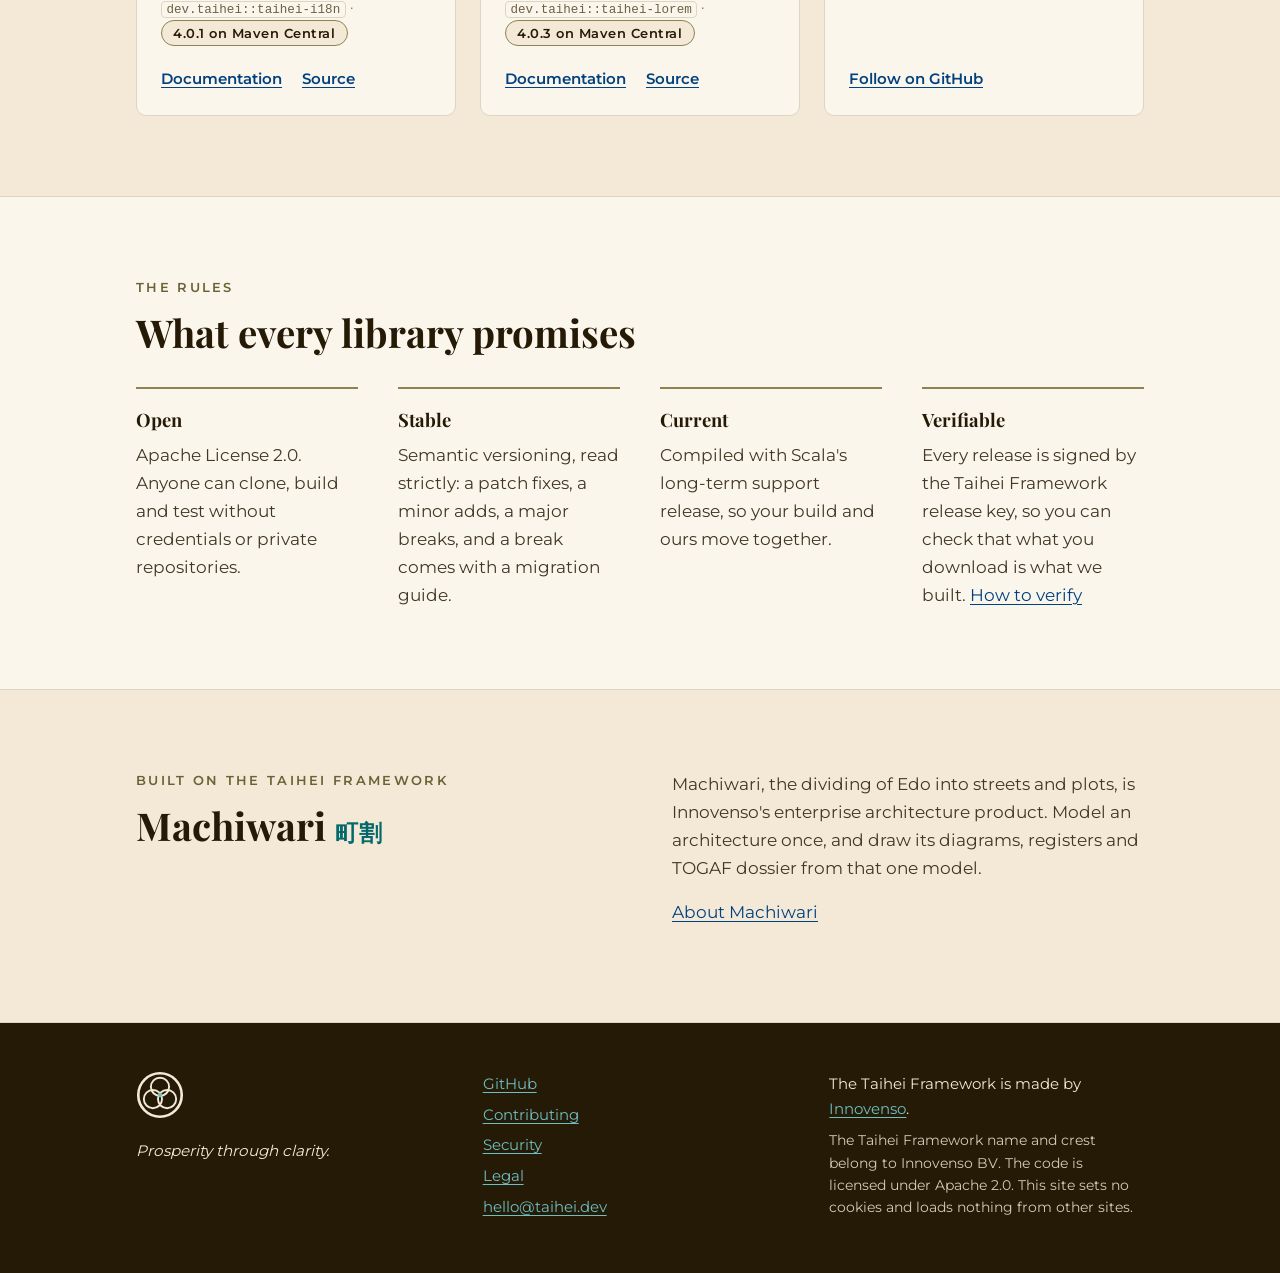
==== commit bf72eceb: "TAIHEI-20: taihei-lorem 4.0.3 on the site, with a pointer to the advisory The lorem page and the lor" ====
--- a/index.html
+++ b/index.html
@@ -76,7 +76,7 @@
       <article class="card">
         <h3><a href="/lorem/">lorem</a></h3>
         <p>Fake data for tests, seed data and mock-ups: filler text, names, addresses, dates, files, ids and sample images. JVM and Scala.js.</p>
-        <p class="meta"><code>dev.taihei::taihei-lorem</code> · <a class="status" href="https://central.sonatype.com/artifact/dev.taihei/taihei-lorem_3">4.0.2 on Maven Central</a></p>
+        <p class="meta"><code>dev.taihei::taihei-lorem</code> · <a class="status" href="https://central.sonatype.com/artifact/dev.taihei/taihei-lorem_3">4.0.3 on Maven Central</a></p>
         <p class="links"><a href="/lorem/">Documentation</a><a href="https://github.com/taiheiframework/lorem">Source</a></p>
       </article>
       <article class="card">
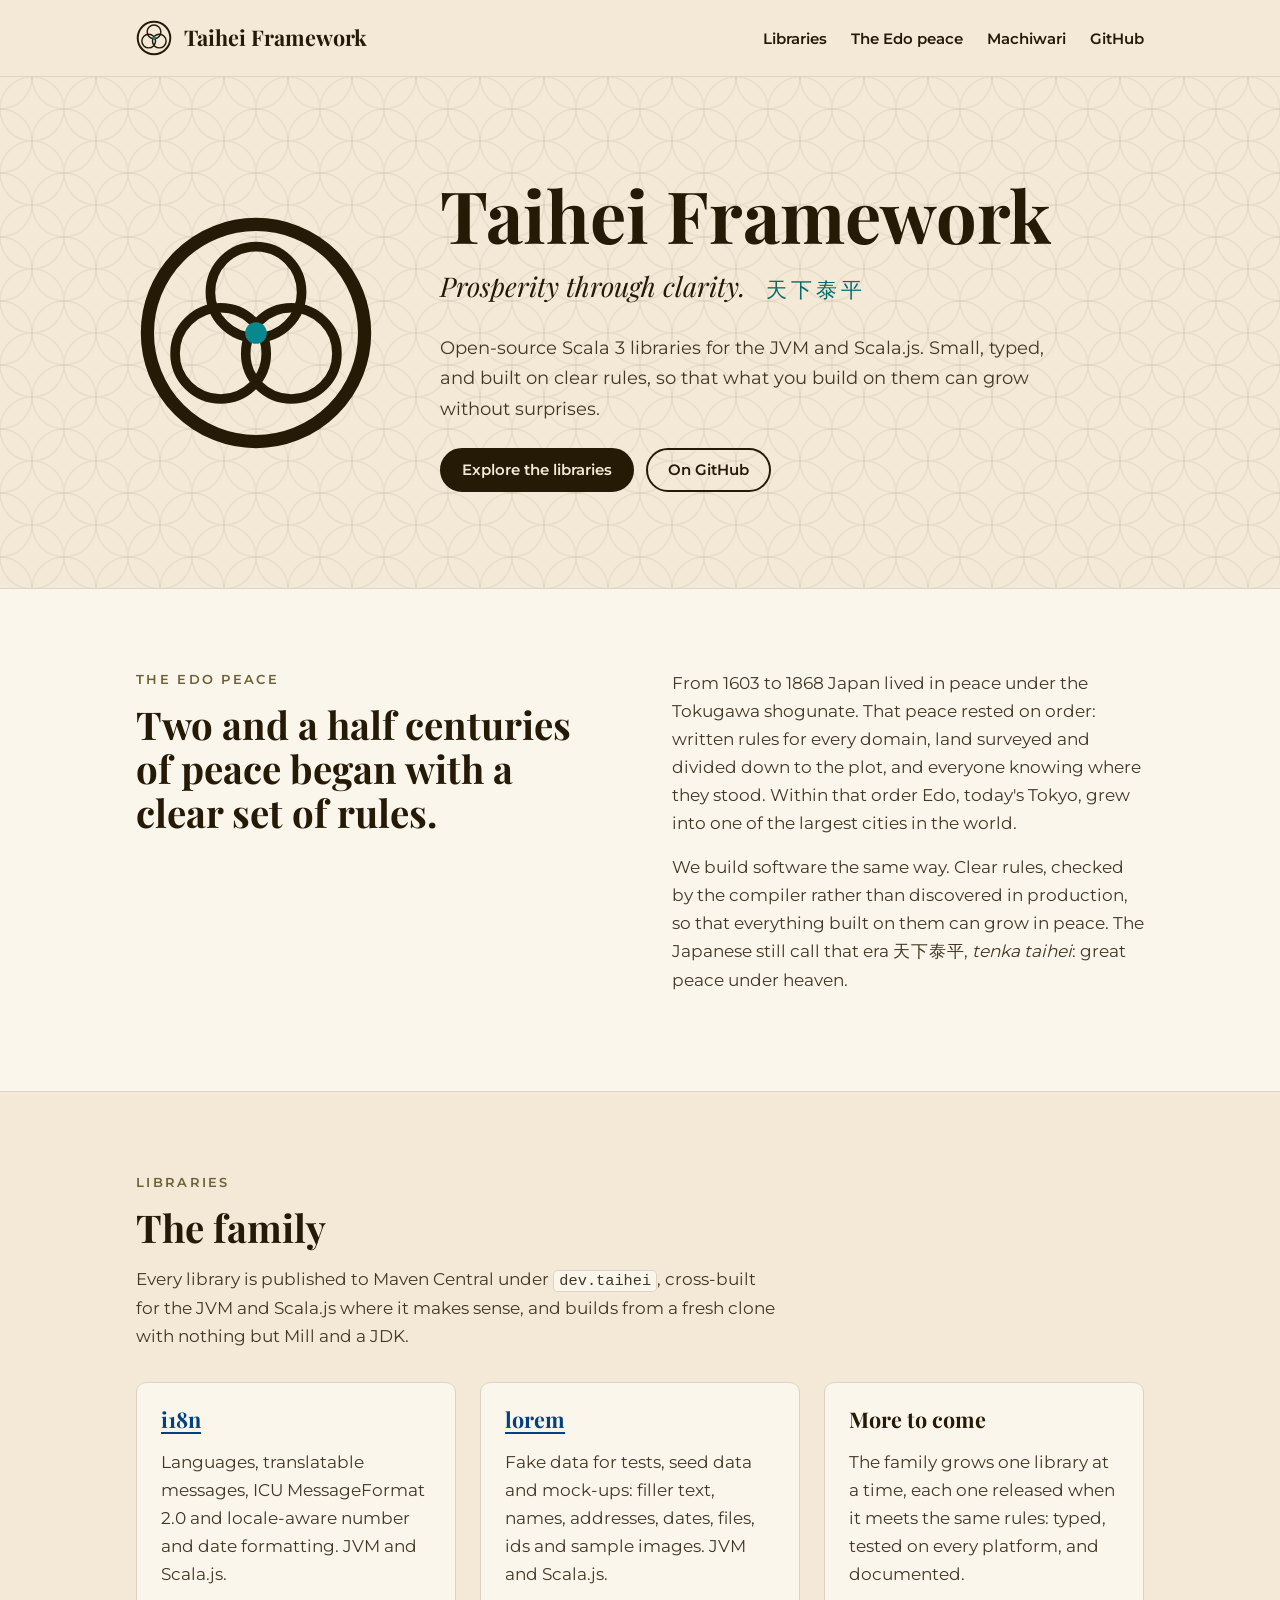
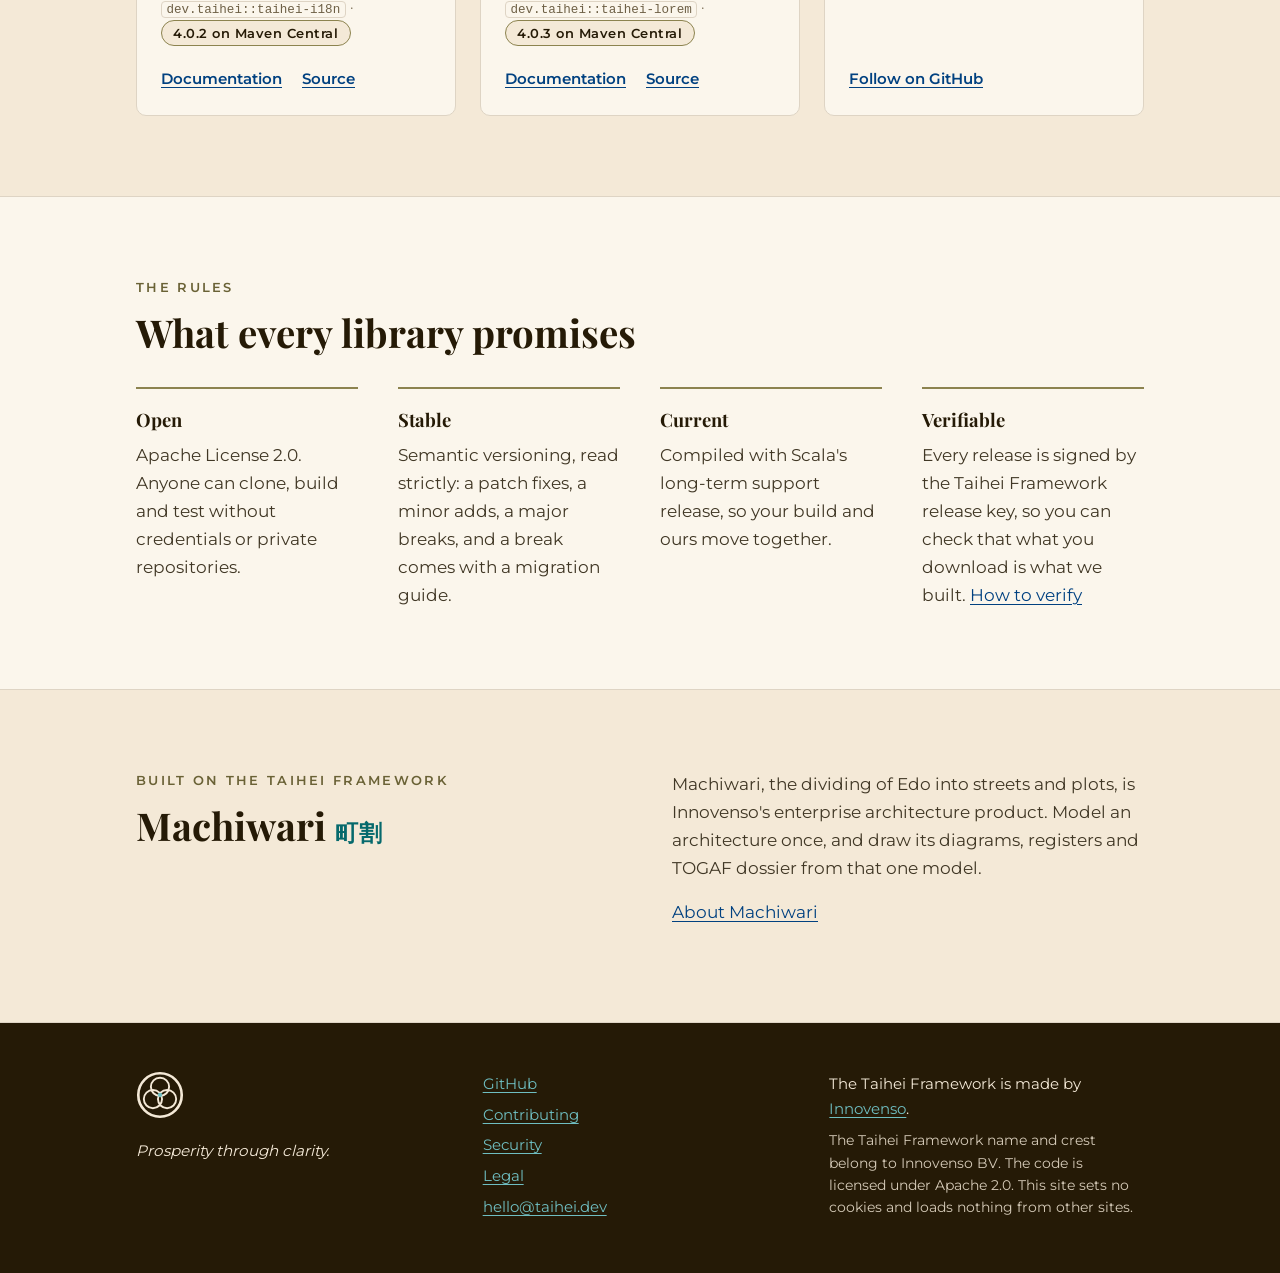
==== commit 69afc14b: "TAIHEI-18: taihei-i18n 4.0.2 on the site The i18n page and the i18n card on the home page named 4.0." ====
--- a/index.html
+++ b/index.html
@@ -70,7 +70,7 @@
       <article class="card">
         <h3><a href="/i18n/">i18n</a></h3>
         <p>Languages, translatable messages, ICU MessageFormat 2.0 and locale-aware number and date formatting. JVM and Scala.js.</p>
-        <p class="meta"><code>dev.taihei::taihei-i18n</code> · <a class="status" href="https://central.sonatype.com/artifact/dev.taihei/taihei-i18n_3">4.0.1 on Maven Central</a></p>
+        <p class="meta"><code>dev.taihei::taihei-i18n</code> · <a class="status" href="https://central.sonatype.com/artifact/dev.taihei/taihei-i18n_3">4.0.2 on Maven Central</a></p>
         <p class="links"><a href="/i18n/">Documentation</a><a href="https://github.com/taiheiframework/i18n">Source</a></p>
       </article>
       <article class="card">
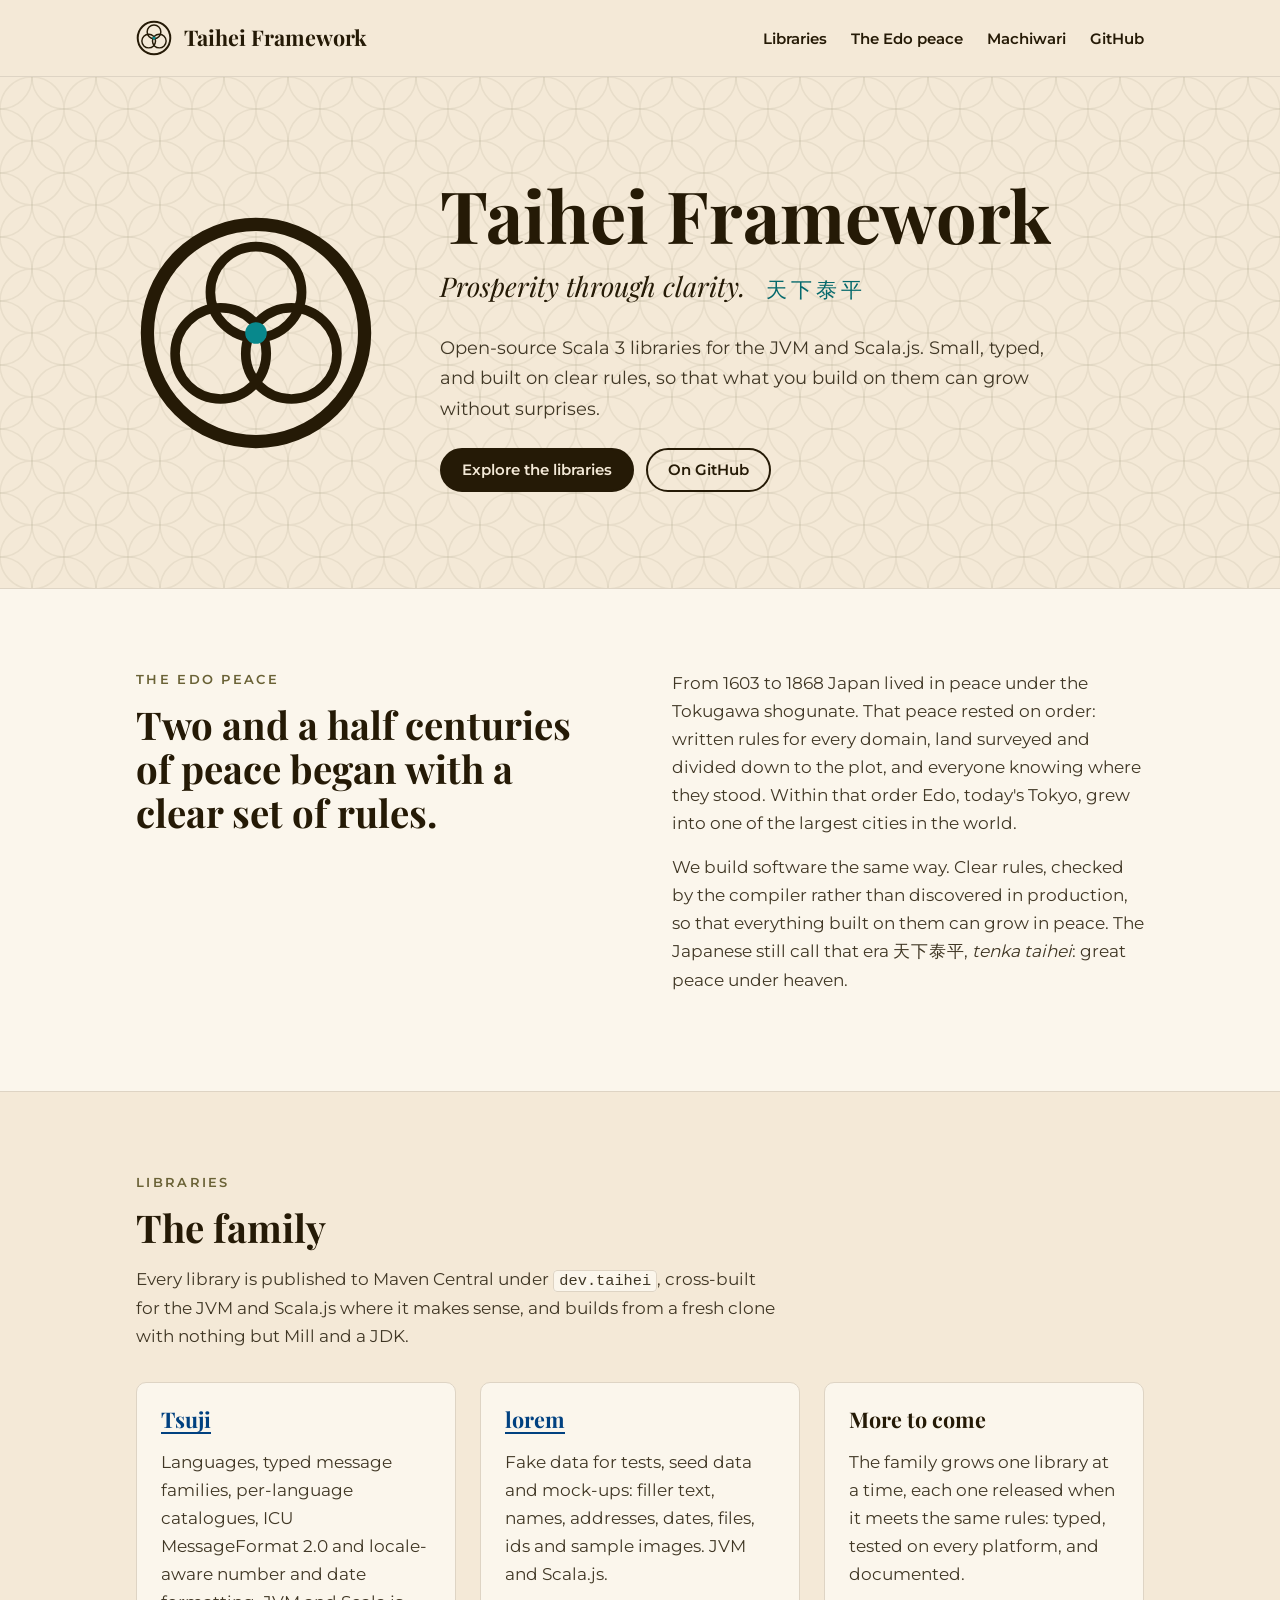
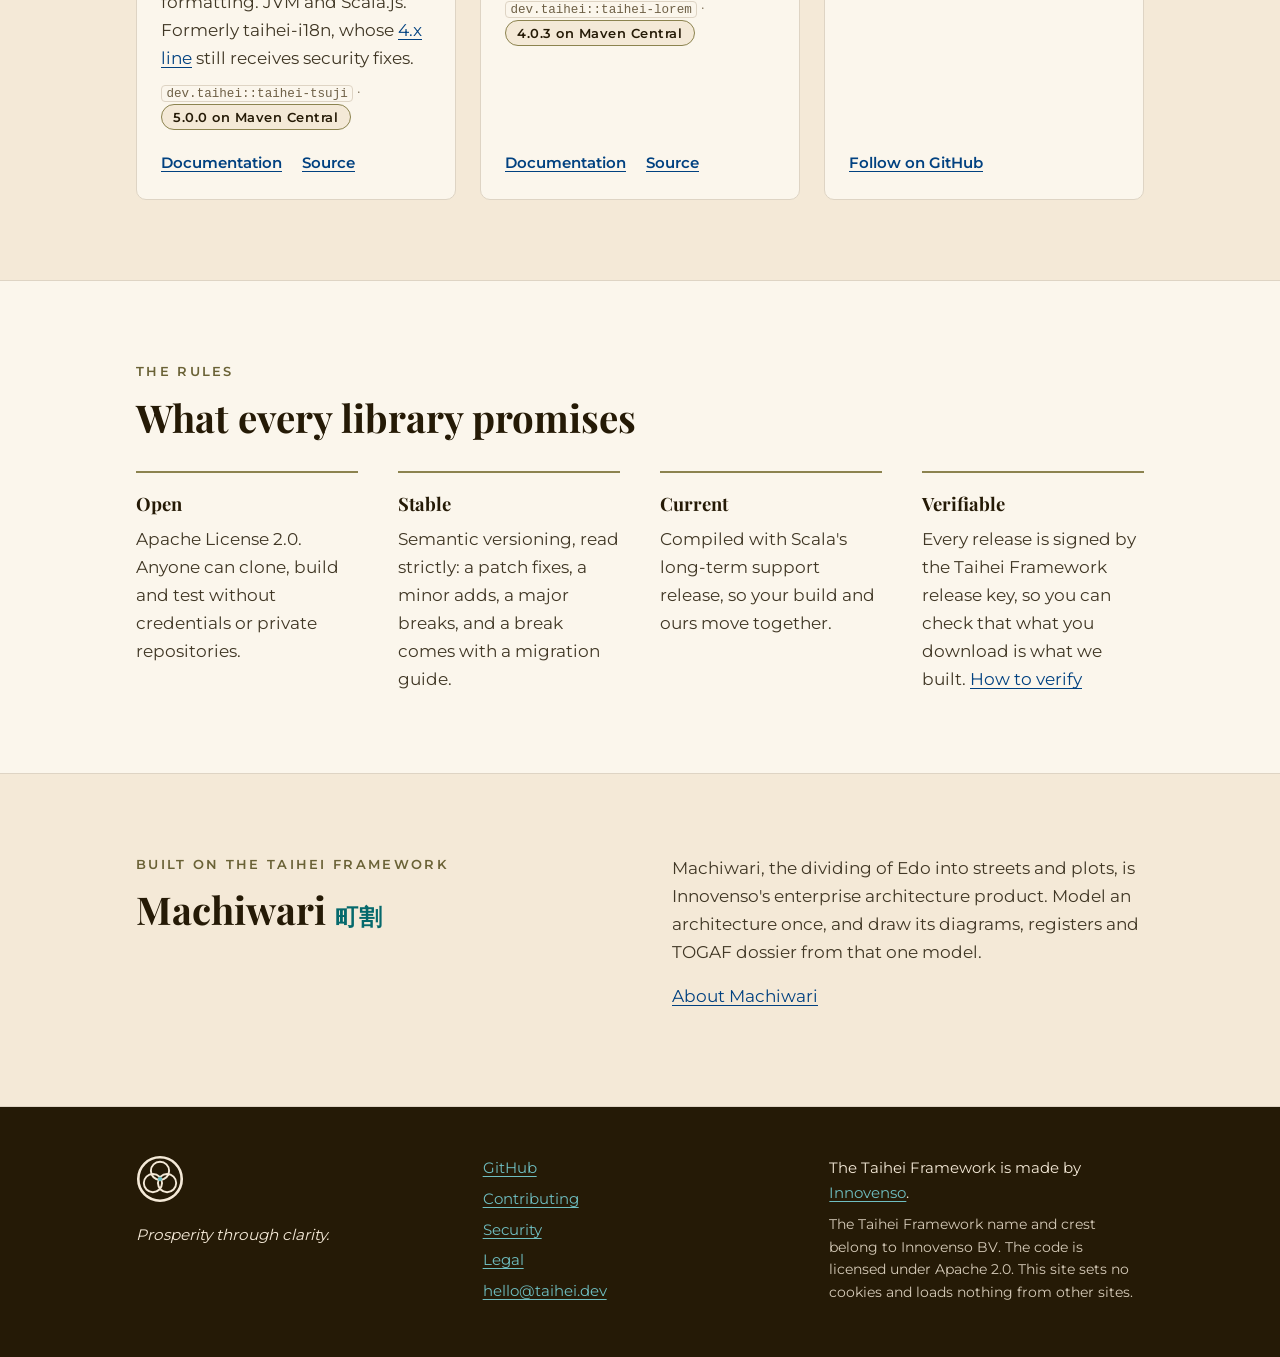
==== commit cb75f32c: "TAIHEI-16: the Taihei Tsuji page, and /i18n/ for the 4.x line From 5.0.0 the i18n library is publish" ====
--- a/index.html
+++ b/index.html
@@ -68,10 +68,10 @@
     <p>Every library is published to Maven Central under <code>dev.taihei</code>, cross-built for the JVM and Scala.js where it makes sense, and builds from a fresh clone with nothing but Mill and a JDK.</p>
     <div class="cards">
       <article class="card">
-        <h3><a href="/i18n/">i18n</a></h3>
-        <p>Languages, translatable messages, ICU MessageFormat 2.0 and locale-aware number and date formatting. JVM and Scala.js.</p>
-        <p class="meta"><code>dev.taihei::taihei-i18n</code> · <a class="status" href="https://central.sonatype.com/artifact/dev.taihei/taihei-i18n_3">4.0.2 on Maven Central</a></p>
-        <p class="links"><a href="/i18n/">Documentation</a><a href="https://github.com/taiheiframework/i18n">Source</a></p>
+        <h3><a href="/tsuji/">Tsuji</a></h3>
+        <p>Languages, typed message families, per-language catalogues, ICU MessageFormat 2.0 and locale-aware number and date formatting. JVM and Scala.js. Formerly taihei-i18n, whose <a href="/i18n/">4.x line</a> still receives security fixes.</p>
+        <p class="meta"><code>dev.taihei::taihei-tsuji</code> · <a class="status" href="https://central.sonatype.com/artifact/dev.taihei/taihei-tsuji_3">5.0.0 on Maven Central</a></p>
+        <p class="links"><a href="/tsuji/">Documentation</a><a href="https://github.com/taiheiframework/tsuji">Source</a></p>
       </article>
       <article class="card">
         <h3><a href="/lorem/">lorem</a></h3>
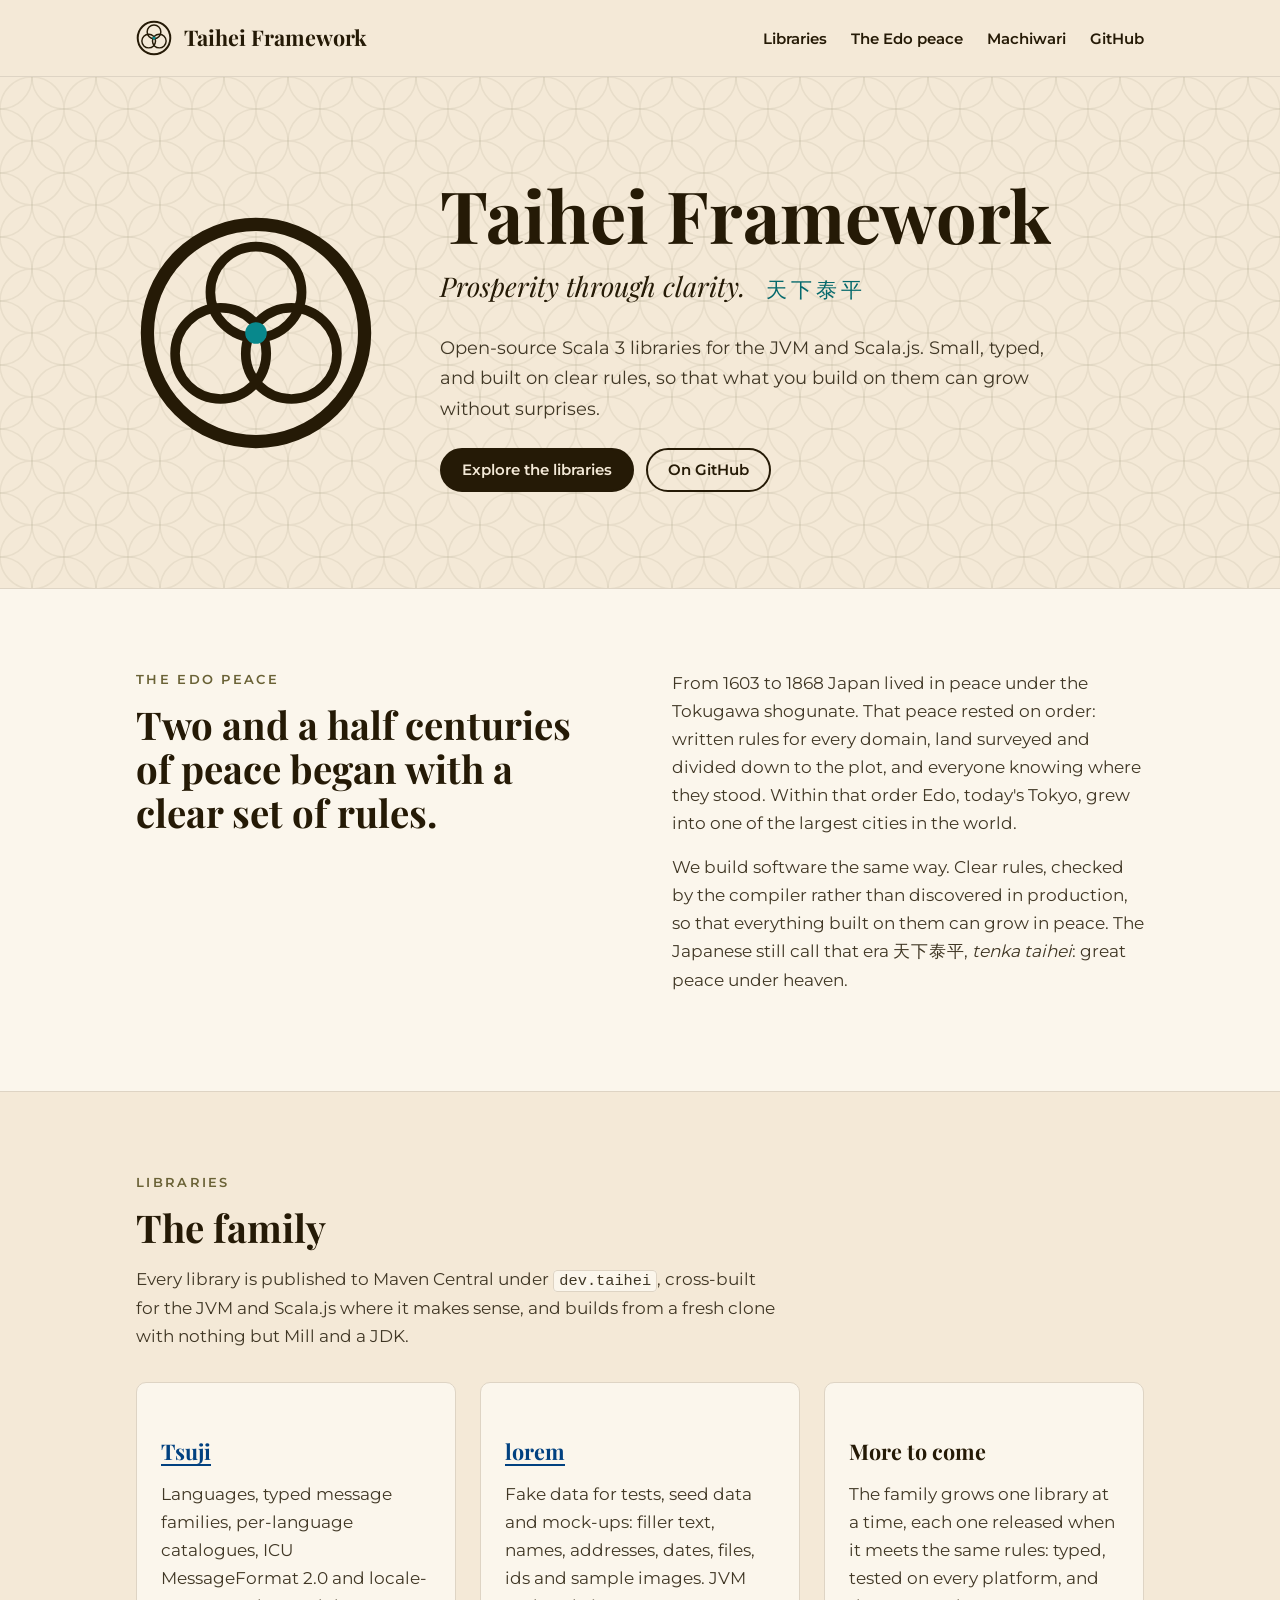
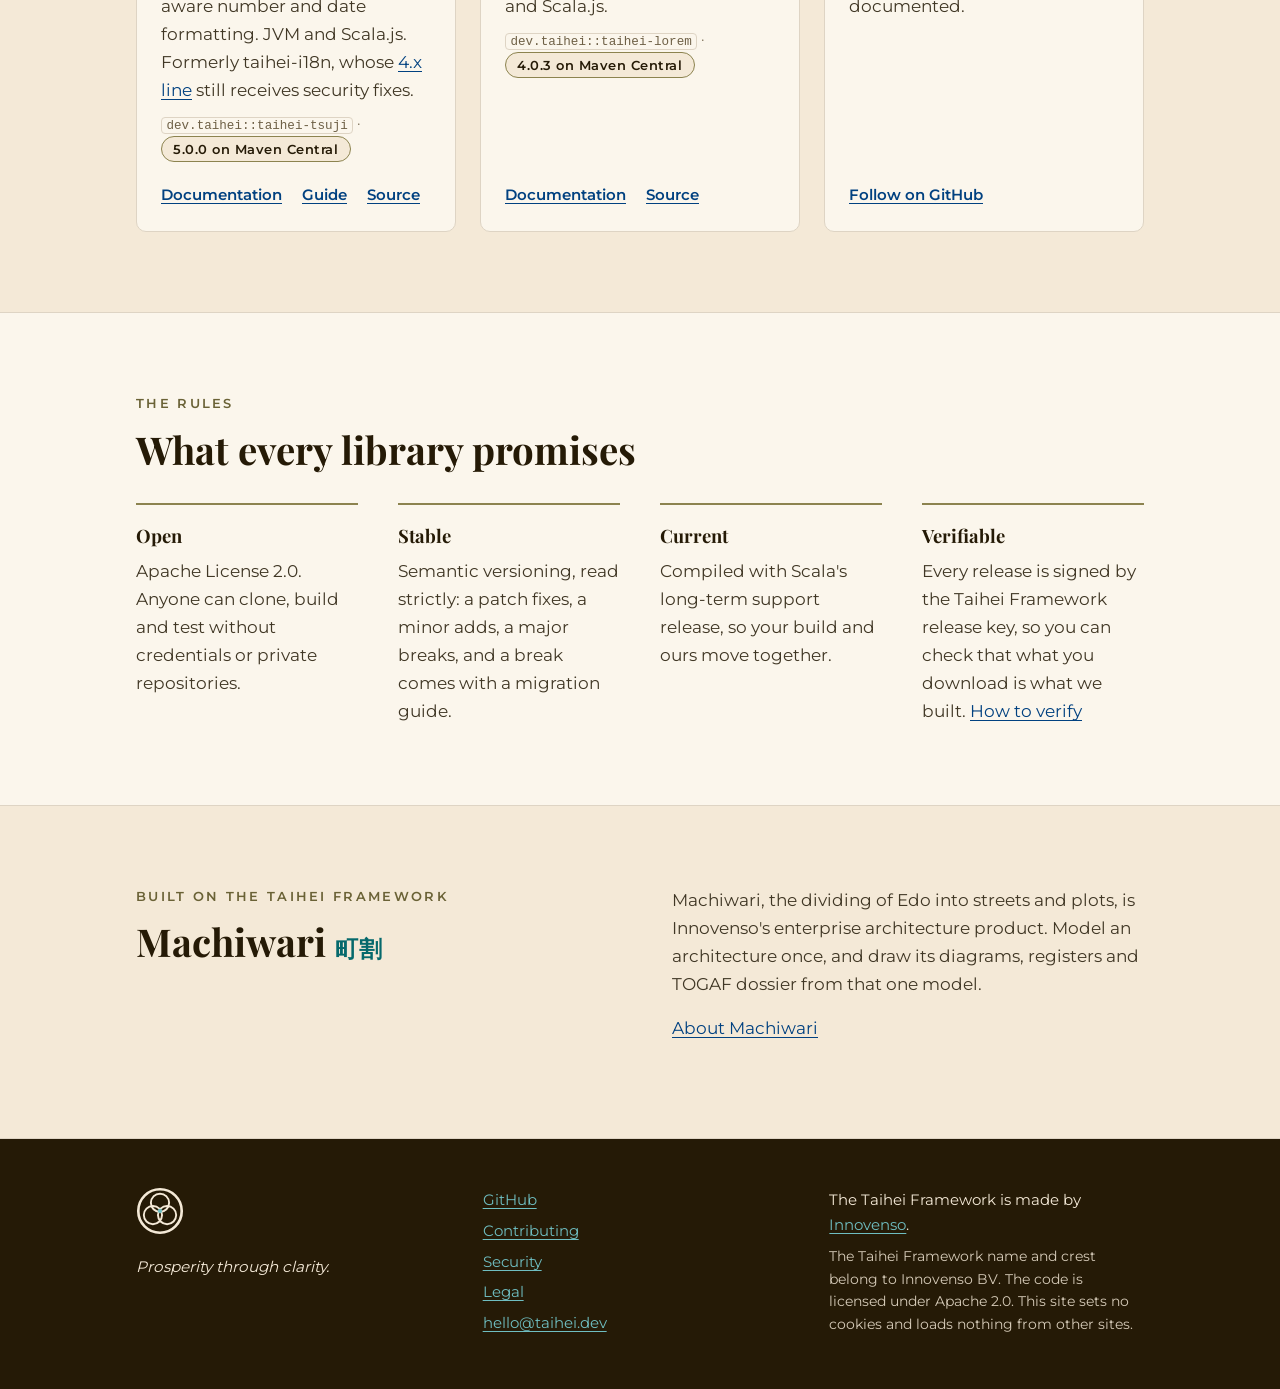
==== commit d1cea647: "TAIHEI-26: full Taihei Tsuji documentation, with a guide and a migration page /tsuji/ was a single o" ====
--- a/index.html
+++ b/index.html
@@ -71,7 +71,7 @@
         <h3><a href="/tsuji/">Tsuji</a></h3>
         <p>Languages, typed message families, per-language catalogues, ICU MessageFormat 2.0 and locale-aware number and date formatting. JVM and Scala.js. Formerly taihei-i18n, whose <a href="/i18n/">4.x line</a> still receives security fixes.</p>
         <p class="meta"><code>dev.taihei::taihei-tsuji</code> · <a class="status" href="https://central.sonatype.com/artifact/dev.taihei/taihei-tsuji_3">5.0.0 on Maven Central</a></p>
-        <p class="links"><a href="/tsuji/">Documentation</a><a href="https://github.com/taiheiframework/tsuji">Source</a></p>
+        <p class="links"><a href="/tsuji/">Documentation</a><a href="/tsuji/guide/">Guide</a><a href="https://github.com/taiheiframework/tsuji">Source</a></p>
       </article>
       <article class="card">
         <h3><a href="/lorem/">lorem</a></h3>
--- a/assets/site.css
+++ b/assets/site.css
@@ -124,6 +124,22 @@
 .page-head h1 { font-size: clamp(2.2rem, 5vw, 3.4rem); margin: 0 0 0.5rem; display: flex; flex-wrap: wrap; align-items: baseline; gap: 0.25rem 1rem; }
 .page-head h1 [lang="ja"] { font-size: 0.55em; color: var(--teal-text); font-weight: 400; }
 
+/* Sub-pages of a library: its own navigation, a table of contents, tables */
+.subnav ul { list-style: none; display: flex; flex-wrap: wrap; gap: 0.25rem 1.5rem; margin: 1.5rem 0 0; padding: 0; }
+.subnav a { font-weight: 600; font-size: 0.95rem; text-decoration: none; padding-block: 0.4rem; display: inline-block; }
+.subnav a[aria-current="page"] { color: var(--espresso); border-bottom: 2px solid var(--teal); }
+.toc ol { margin: 1.5rem 0 0; padding-left: 1.25rem; columns: 2 16rem; column-gap: 3rem; }
+.toc li { break-inside: avoid; padding-block: 0.15rem; }
+.section h3 { margin-top: 2rem; }
+.section ul:not([class]), .section ol:not([class]) { max-width: 40rem; padding-left: 1.25rem; }
+.section ul:not([class]) > li, .section ol:not([class]) > li { margin-bottom: 0.35rem; }
+.small-print { font-size: 0.875rem; color: var(--muted); }
+.table-scroll { overflow-x: auto; margin: 0 0 1rem; }
+table { border-collapse: collapse; margin: 0 0 1rem; font-size: 0.95rem; max-width: 100%; }
+th, td { text-align: left; vertical-align: top; padding: 0.5rem 0.75rem; border-bottom: 1px solid var(--rule); }
+th { font-weight: 600; color: var(--espresso); }
+p code, li code, td code { overflow-wrap: anywhere; }
+
 /* Footer */
 .site-footer { background: var(--espresso); color: var(--cream); padding-block: 3rem; font-size: 0.95rem; }
 .site-footer a { color: var(--teal-light); }
